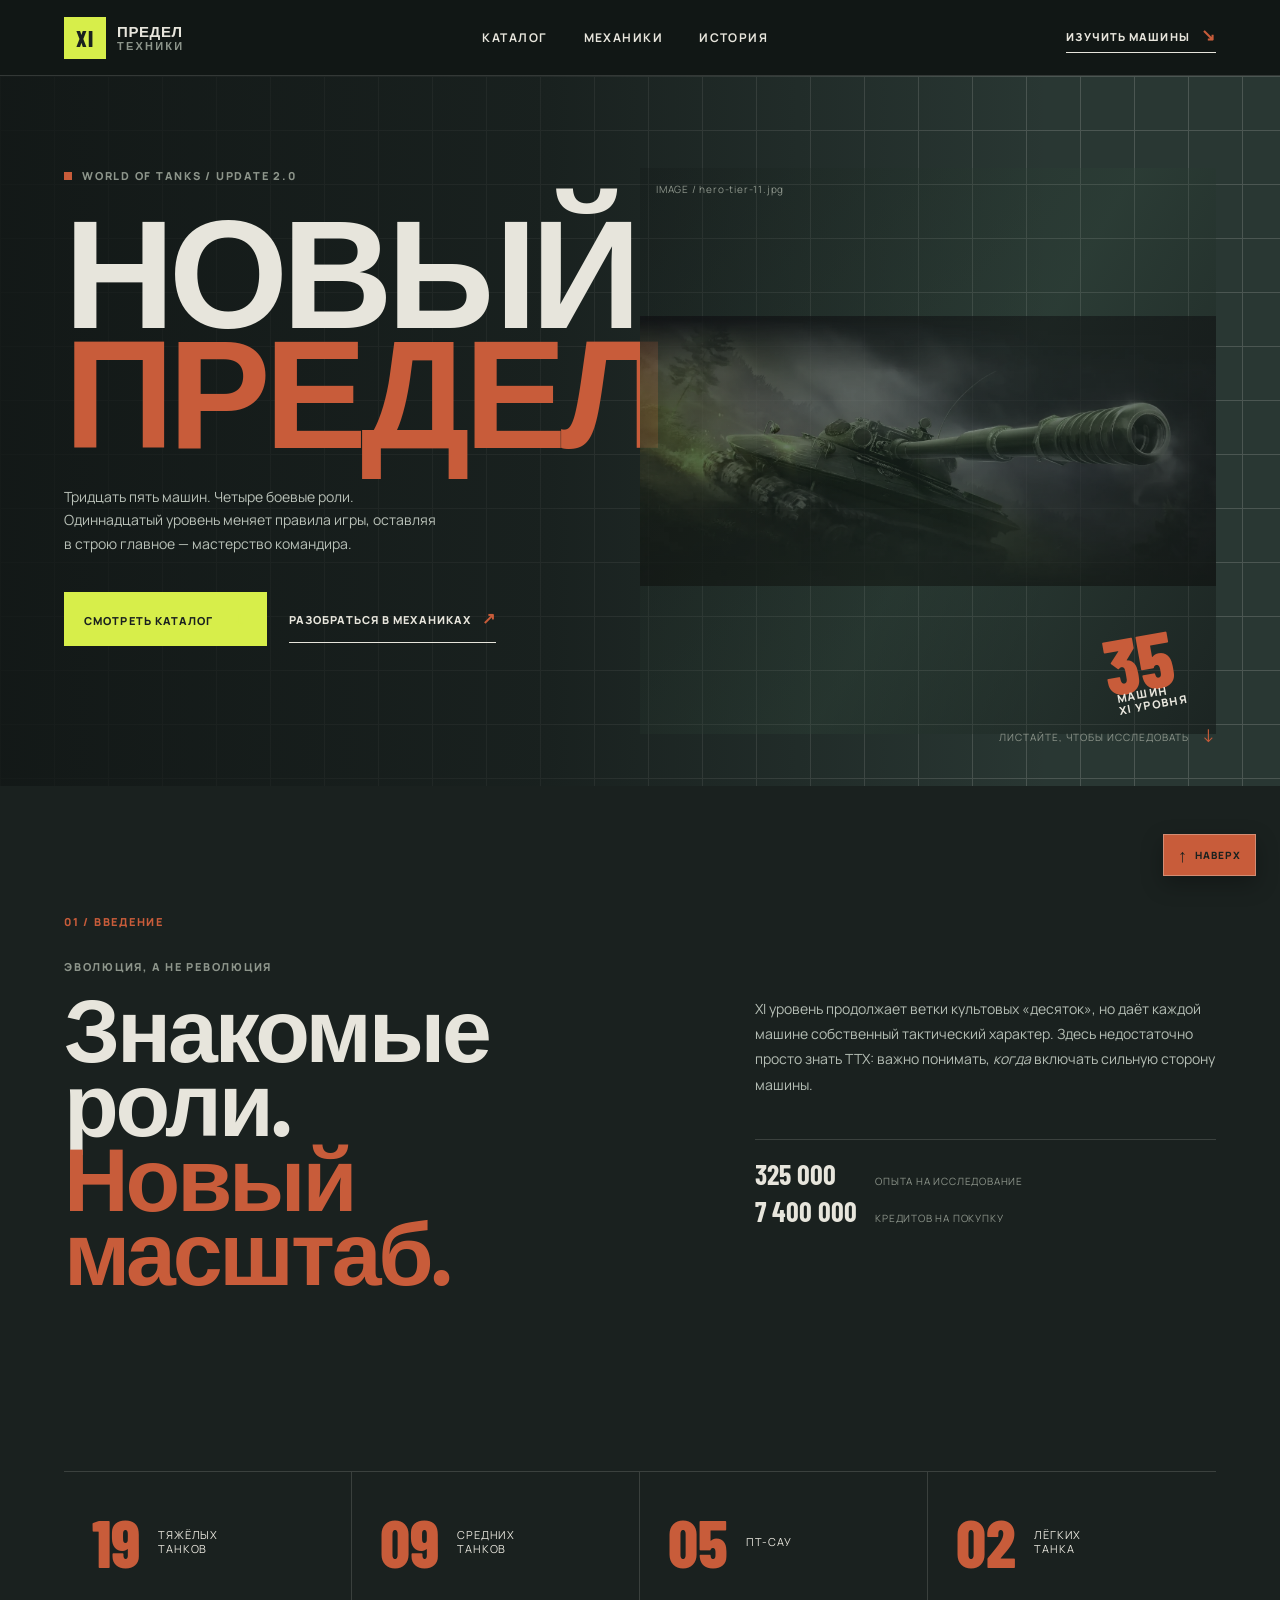
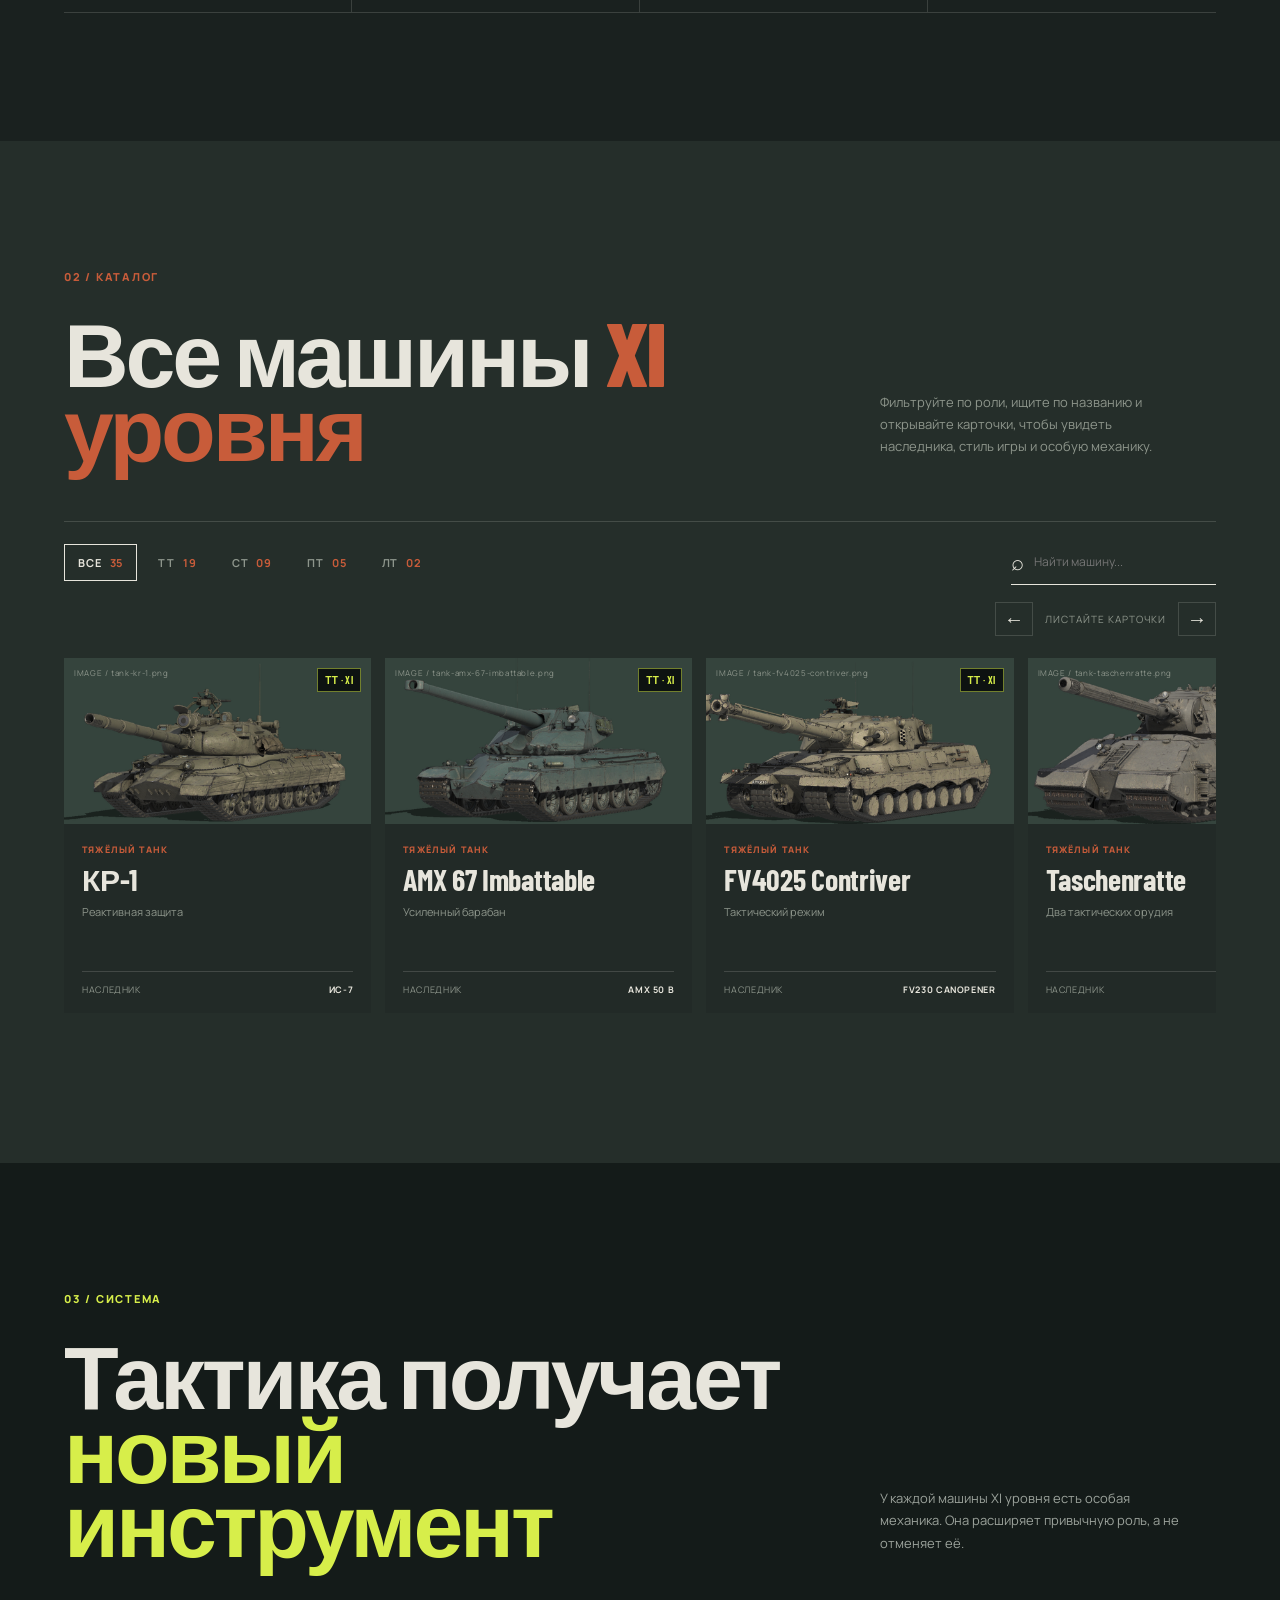
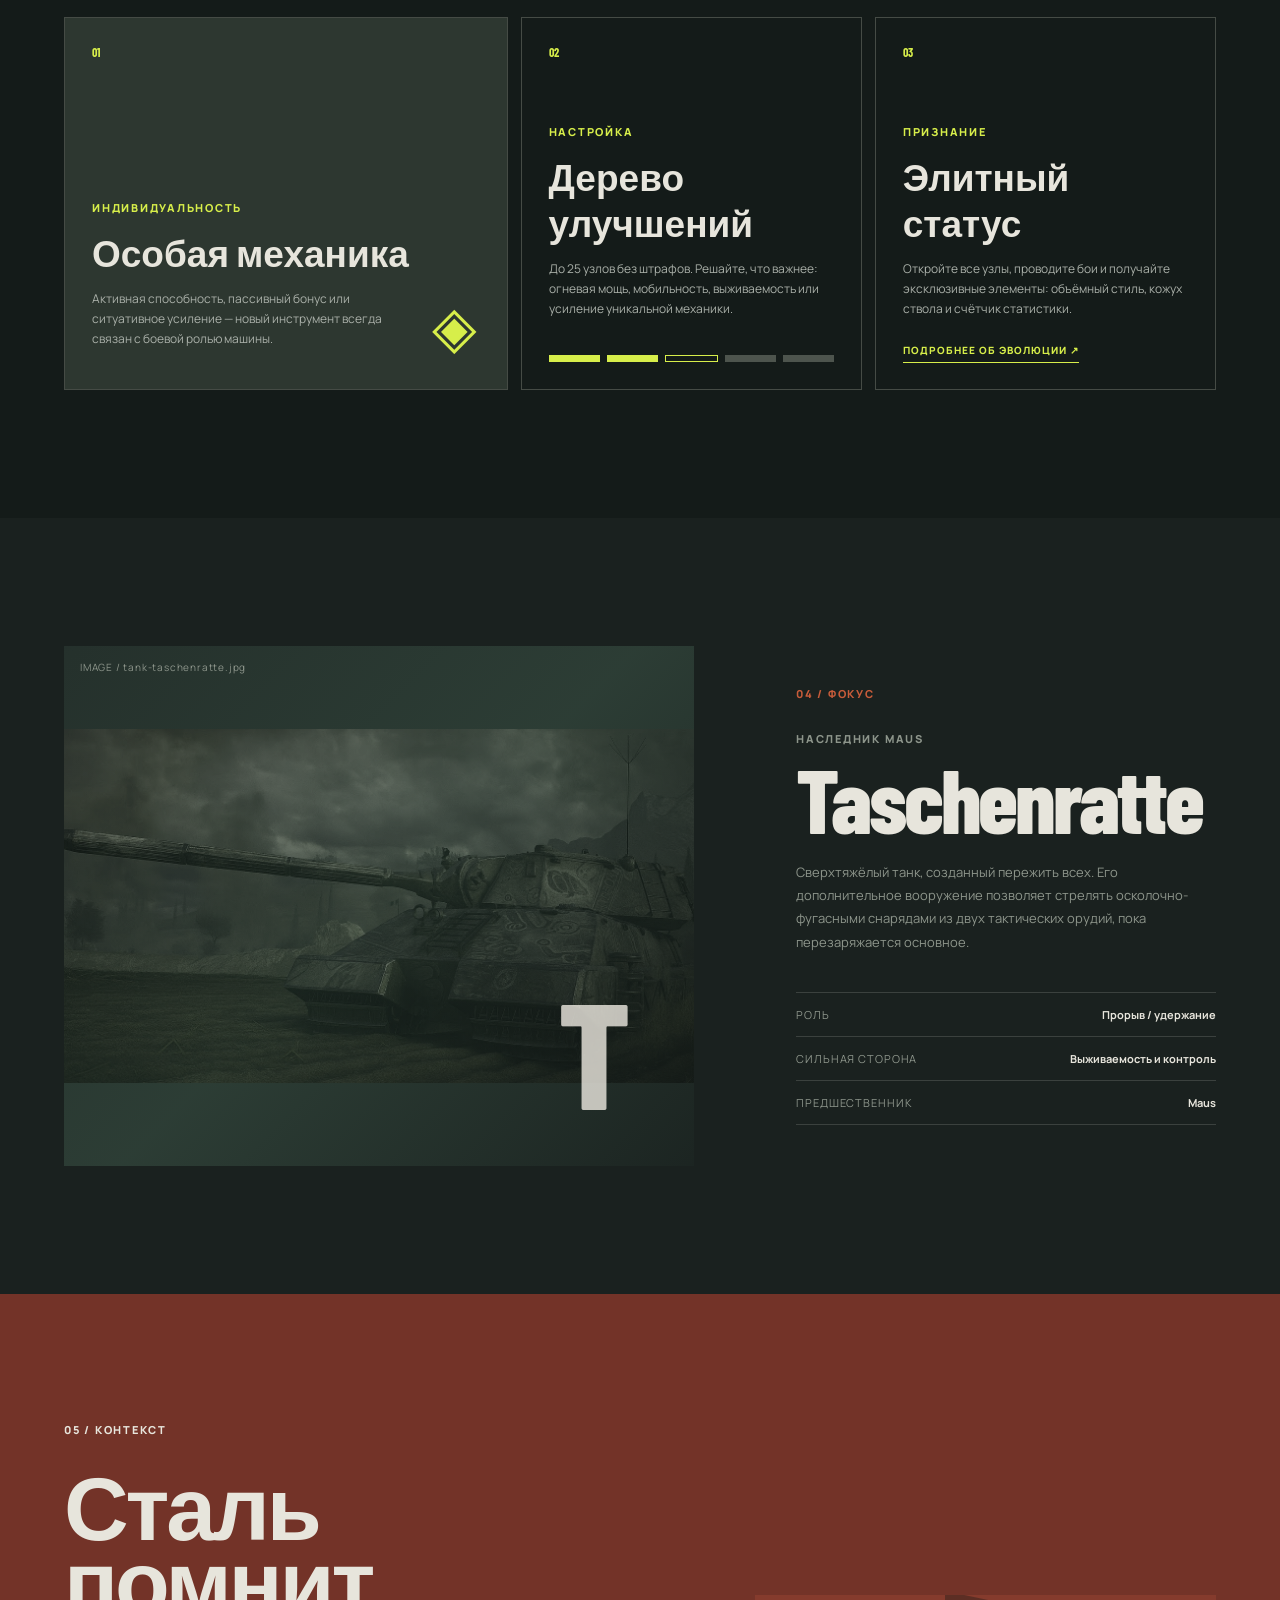
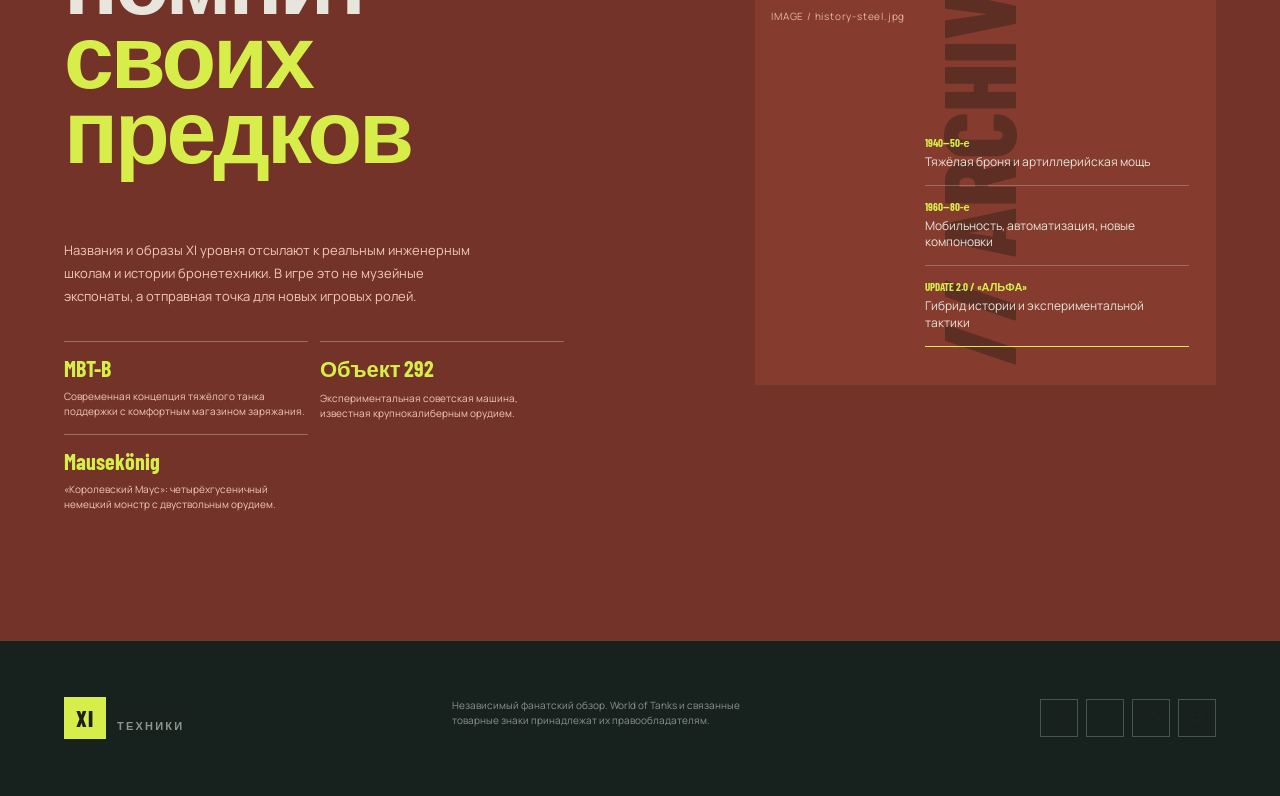
==== index.html @ 9a37272f "Fix Pages entry point and add favicon" ====
<!doctype html>
<html lang="ru">
<head>
  <meta charset="UTF-8">
  <meta name="viewport" content="width=device-width, initial-scale=1.0">
  <meta name="description" content="Независимый обзор техники XI уровня World of Tanks: машины, механики, улучшения и исторический контекст.">
  <title>XI уровень — Предел техники</title>
  <link rel="icon" type="image/svg+xml" href="favicon.svg">
  <link rel="preconnect" href="https://fonts.googleapis.com">
  <link rel="preconnect" href="https://fonts.gstatic.com" crossorigin>
  <link href="https://fonts.googleapis.com/css2?family=Barlow+Condensed:wght@400;500;600;700;800&family=Manrope:wght@400;500;600;700;800&display=swap" rel="stylesheet">
  <link rel="stylesheet" href="styles.css">
</head>
<body>
  <header class="site-header">
    <a class="brand" href="#top" aria-label="На главную">
      <span class="brand-mark">XI</span>
      <span>ПРЕДЕЛ<br><em>ТЕХНИКИ</em></span>
    </a>
    <nav class="main-nav" aria-label="Основная навигация">
      <a href="#catalog">Каталог</a>
      <a href="#mechanics">Механики</a>
      <a href="#history">История</a>
    </nav>
    <a class="header-link" href="#catalog">Изучить машины <span>↘</span></a>
  </header>

  <main id="top">
    <section class="hero">
      <div class="hero-grid"></div>
      <div class="hero-content">
        <p class="eyebrow"><span></span> World of Tanks / Update 2.0</p>
        <h1>НОВЫЙ<br><strong>ПРЕДЕЛ</strong></h1>
        <p class="hero-copy">Тридцать пять машин. Четыре боевые роли. Одиннадцатый уровень меняет правила игры, оставляя в строю главное — мастерство командира.</p>
        <div class="hero-actions">
          <a class="button button-primary" href="#catalog">Смотреть каталог <span>↓</span></a>
          <a class="button button-quiet" href="#mechanics">Разобраться в механиках <span>↗</span></a>
        </div>
      </div>
      <div class="hero-visual" role="img" aria-label="Место для изображения техники XI уровня">
        <img class="hero-image" src="assets/images/hero-tier-11.jpg" alt="Техника XI уровня World of Tanks">
        <div class="image-note">IMAGE / hero-tier-11.jpg</div>
        <div class="hero-stamp">35<br><small>МАШИН<br>XI УРОВНЯ</small></div>
      </div>
      <div class="scroll-note">Листайте, чтобы исследовать <span>↓</span></div>
    </section>

    <section class="intro section-shell">
      <div class="section-label">01 / Введение</div>
      <div class="intro-layout">
        <div>
          <p class="kicker">Эволюция, а не революция</p>
          <h2>Знакомые роли.<br><span>Новый масштаб.</span></h2>
        </div>
        <div class="intro-text">
          <p>XI уровень продолжает ветки культовых «десяток», но даёт каждой машине собственный тактический характер. Здесь недостаточно просто знать ТТХ: важно понимать, <i>когда</i> включать сильную сторону машины.</p>
          <div class="fact-row"><strong>325 000</strong><span>опыта на исследование</span><strong>7 400 000</strong><span>кредитов на покупку</span></div>
        </div>
      </div>
      <div class="role-strip">
        <div><b>19</b><span>Тяжёлых<br>танков</span></div>
        <div><b>09</b><span>Средних<br>танков</span></div>
        <div><b>05</b><span>ПТ-САУ</span></div>
        <div><b>02</b><span>Лёгких<br>танка</span></div>
      </div>
    </section>

    <section class="catalog section-shell" id="catalog">
      <div class="section-heading">
        <div><div class="section-label">02 / Каталог</div><h2>Все машины <span>XI уровня</span></h2></div>
        <p>Фильтруйте по роли, ищите по названию и открывайте карточки, чтобы увидеть наследника, стиль игры и особую механику.</p>
      </div>
      <div class="catalog-tools">
        <div class="filters" role="tablist" aria-label="Фильтр по классу">
          <button class="filter-button active" data-filter="all">Все <span>35</span></button>
          <button class="filter-button" data-filter="heavy">ТТ <span>19</span></button>
          <button class="filter-button" data-filter="medium">СТ <span>09</span></button>
          <button class="filter-button" data-filter="td">ПТ <span>05</span></button>
          <button class="filter-button" data-filter="light">ЛТ <span>02</span></button>
        </div>
        <label class="search-box"><span>⌕</span><input id="search" type="search" placeholder="Найти машину..." aria-label="Найти машину"></label>
      </div>
      <div class="carousel-controls" aria-label="Навигация по карточкам техники">
        <button class="carousel-button" id="carousel-prev" type="button" aria-label="Предыдущие машины">←</button>
        <span>Листайте карточки</span>
        <button class="carousel-button" id="carousel-next" type="button" aria-label="Следующие машины">→</button>
      </div>
      <div class="vehicle-grid" id="vehicle-grid"></div>
      <p class="empty-state" id="empty-state" hidden>Машины с таким названием не найдены.</p>
    </section>

    <section class="mechanics section-shell" id="mechanics">
      <div class="section-heading"><div><div class="section-label">03 / Система</div><h2>Тактика получает<br><span>новый инструмент</span></h2></div><p>У каждой машины XI уровня есть особая механика. Она расширяет привычную роль, а не отменяет её.</p></div>
      <div class="mechanic-grid">
        <article class="mechanic-card mechanic-featured"><div class="mechanic-number">01</div><div><p class="kicker">Индивидуальность</p><h3>Особая механика</h3><p>Активная способность, пассивный бонус или ситуативное усиление — новый инструмент всегда связан с боевой ролью машины.</p></div><div class="mechanic-icon">◈</div></article>
        <article class="mechanic-card"><div class="mechanic-number">02</div><p class="kicker">Настройка</p><h3>Дерево улучшений</h3><p>До 25 узлов без штрафов. Решайте, что важнее: огневая мощь, мобильность, выживаемость или усиление уникальной механики.</p><div class="upgrade-path"><span class="done"></span><span class="done"></span><span class="current"></span><span></span><span></span></div></article>
        <article class="mechanic-card"><div class="mechanic-number">03</div><p class="kicker">Признание</p><h3>Элитный статус</h3><p>Откройте все узлы, проводите бои и получайте эксклюзивные элементы: объёмный стиль, кожух ствола и счётчик статистики.</p><a href="#history" class="text-link">Подробнее об эволюции ↗</a></article>
      </div>
    </section>

    <section class="spotlight section-shell">
      <div class="spotlight-image"><img class="spotlight-photo" src="assets/images/tank-taschenratte.jpg" alt="Taschenratte XI уровня"><div class="image-note">IMAGE / tank-taschenratte.jpg</div><div class="spotlight-mark">T</div></div>
      <div class="spotlight-copy"><div class="section-label">04 / Фокус</div><p class="kicker">Наследник Maus</p><h2>Taschenratte</h2><p>Сверхтяжёлый танк, созданный пережить всех. Его дополнительное вооружение позволяет стрелять осколочно-фугасными снарядами из двух тактических орудий, пока перезаряжается основное.</p><div class="spec-list"><div><span>Роль</span><b>Прорыв / удержание</b></div><div><span>Сильная сторона</span><b>Выживаемость и контроль</b></div><div><span>Предшественник</span><b>Maus</b></div></div></div>
    </section>

    <section class="history section-shell" id="history">
      <div class="section-label">05 / Контекст</div>
      <div class="history-layout"><div><h2>Сталь помнит<br><span>своих предков</span></h2><p>Названия и образы XI уровня отсылают к реальным инженерным школам и истории бронетехники. В игре это не музейные экспонаты, а отправная точка для новых игровых ролей.</p><div class="history-machines"><article><b>MBT-B</b><span>Современная концепция тяжёлого танка поддержки с комфортным магазином заряжания.</span></article><article><b>Объект 292</b><span>Экспериментальная советская машина, известная крупнокалиберным орудием.</span></article><article><b>Mausekönig</b><span>«Королевский Маус»: четырёхгусеничный немецкий монстр с двуствольным орудием.</span></article></div></div><div class="history-card"><div class="image-note">IMAGE / history-steel.jpg</div><div class="timeline"><div><b>1940—50-е</b><span>Тяжёлая броня и артиллерийская мощь</span></div><div><b>1960—80-е</b><span>Мобильность, автоматизация, новые компоновки</span></div><div class="timeline-current"><b>UPDATE 2.0 / «АЛЬФА»</b><span>Гибрид истории и экспериментальной тактики</span></div></div></div></div>
    </section>
  </main>

  <footer class="site-footer"><div class="brand"><span class="brand-mark">XI</span><span>ПРЕДЕЛ<br><em>ТЕХНИКИ</em></span></div><p>Независимый фанатский обзор. World of Tanks и связанные товарные знаки принадлежат их правообладателям.</p><nav class="social-links" aria-label="Социальные сети"><a class="social-link telegram" href="https://t.me/official_mirtankovru" target="_blank" rel="noreferrer" aria-label="Telegram" title="Telegram"><svg viewBox="0 0 24 24" aria-hidden="true"><path d="M21.7 3.3 18.5 20c-.2 1.2-.9 1.5-1.8.9l-5-3.7-2.4 2.3c-.3.3-.5.5-1 .5l.4-5.1 9.3-8.4c.4-.4-.1-.6-.6-.2L5.9 13.6.9 12c-1.1-.3-1.1-1.1.2-1.6L20.6 2.7c.9-.3 1.7.2 1.1.6Z"></path></svg></a><a class="social-link vk" href="https://vk.com/mirtankov" target="_blank" rel="noreferrer" aria-label="VK" title="VK"><svg viewBox="0 0 24 24" aria-hidden="true"><path d="M13 18.2h1.3s.4-.1.6-.5c.2-.4.2-1.2 1.1-1.4.9-.3 2 1.7 3.2 1.9h2.6s.8-.1.4-.9c-.3-.7-2.5-2.1-2.6-2.8-.1-.7 1.2-2 1.5-3.2.2-.8 0-1.2-.8-1.2h-2.6c-.6 0-.8.3-.9.8 0 0-.5 1.9-1.2 2.2-.5.3-.7-.2-.7-.6V11c0-.5-.2-.7-.7-.8h-2.1c-.4 0-.6.2-.5.5.2.7.2 1.4.1 2.1-.1.8-.2 1.1-.6 1.1-.4 0-1.4-1.9-2-3.1-.2-.4-.4-.6-1-.6H5.5c-.5 0-.6.2-.5.6.9 2.5 3.8 7.4 8 7.4Z"></path></svg></a><a class="social-link discord" href="https://discord.com/invite/mtcis" target="_blank" rel="noreferrer" aria-label="Discord" title="Discord"><svg viewBox="0 0 24 24" aria-hidden="true"><path d="M19.5 5.1A16.4 16.4 0 0 0 15.6 4l-.5 1a14.7 14.7 0 0 0-2.2-.2c-.8 0-1.5.1-2.2.2l-.5-1a16.4 16.4 0 0 0-3.9 1.1C3.8 8.4 3.2 11.6 3.4 14.8a16 16 0 0 0 4.8 2.4l1.2-1.6c-.7-.3-1.3-.7-1.9-1.1l.5-.4c1.8.8 3.8 1.2 5.9 1.2s4.1-.4 5.9-1.2l.5.4c-.6.4-1.2.8-1.9 1.1l1.2 1.6a16 16 0 0 0 4.8-2.4c.2-3.2-.4-6.4-2.9-9.7ZM9.8 13.5c-.6 0-1.1-.6-1.1-1.3s.5-1.3 1.1-1.3 1.1.6 1.1 1.3-.5 1.3-1.1 1.3Zm4.4 0c-.6 0-1.1-.6-1.1-1.3s.5-1.3 1.1-1.3 1.1.6 1.1 1.3-.5 1.3-1.1 1.3Z"></path></svg></a><a class="social-link youtube" href="https://www.youtube.com/c/MirTankovOfficial" target="_blank" rel="noreferrer" aria-label="YouTube" title="YouTube"><svg viewBox="0 0 24 24" aria-hidden="true"><path d="M21.6 7.2a2.8 2.8 0 0 0-2-2C17.8 4.7 12 4.7 12 4.7s-5.8 0-7.6.5a2.8 2.8 0 0 0-2 2C2 9 2 12 2 12s0 3 .4 4.8a2.8 2.8 0 0 0 2 2c1.8.5 7.6.5 7.6.5s5.8 0 7.6-.5a2.8 2.8 0 0 0 2-2c.4-1.8.4-4.8.4-4.8s0-3-.4-4.8ZM10 15.8V8.2l6.5 3.8-6.5 3.8Z"></path></svg></a></nav></footer>
  <a class="floating-top-button" href="#top" aria-label="Вернуться наверх">↑ <span>Наверх</span></a>
  <script src="script.js"></script>
</body>
</html>
---- styles.css ----
:root {
  --ink: #e7e5dc;
  --paper: #1a211f;
  --paper-dark: #252e2a;
  --muted: #8d958b;
  --line: rgba(231, 229, 220, 0.16);
  --acid: #d7ee4a;
  --rust: #c85c3a;
  --blue: #406b78;
  --display: "Barlow Condensed", Impact, sans-serif;
  --body: "Manrope", Arial, sans-serif;
}
* {
  box-sizing: border-box;
}
html {
  scroll-behavior: smooth;
}
body {
  margin: 0;
  color: var(--ink);
  background: var(--paper);
  font-family: var(--body);
}
a {
  color: inherit;
  text-decoration: none;
}
.site-header {
  height: 76px;
  padding: 0 5vw;
  display: flex;
  align-items: center;
  justify-content: space-between;
  border-bottom: 1px solid var(--line);
  position: relative;
  z-index: 5;
  background: rgba(17, 22, 21, 0.92);
}
.brand {
  display: flex;
  align-items: center;
  gap: 11px;
  font: 800 15px/0.85 var(--display);
  letter-spacing: 0.04em;
}
.brand em {
  color: var(--muted);
  font-style: normal;
  font-size: 11px;
  letter-spacing: 0.2em;
}
.brand-mark {
  color: var(--paper);
  background: var(--acid);
  display: grid;
  place-items: center;
  width: 42px;
  height: 42px;
  font: 800 22px var(--display);
}
.main-nav {
  display: flex;
  gap: 36px;
  font-size: 12px;
  font-weight: 700;
  text-transform: uppercase;
  letter-spacing: 0.12em;
}
.main-nav a:hover,
.header-link:hover {
  color: var(--rust);
}
.header-link {
  border-bottom: 1px solid var(--ink);
  padding-bottom: 6px;
  font-size: 11px;
  font-weight: 800;
  text-transform: uppercase;
  letter-spacing: 0.1em;
}
.header-link span {
  color: var(--rust);
  margin-left: 8px;
  font-size: 17px;
}
.hero {
  min-height: 710px;
  padding: 92px 5vw 52px;
  position: relative;
  overflow: hidden;
  display: grid;
  grid-template-columns: 50% 50%;
  background: #293733;
}
.hero-grid {
  position: absolute;
  inset: 0;
  opacity: 0.18;
  background-image:
    linear-gradient(var(--ink) 1px, transparent 1px),
    linear-gradient(90deg, var(--ink) 1px, transparent 1px);
  background-size: 54px 54px;
}
.hero::after {
  content: "";
  position: absolute;
  inset: 0;
  background: linear-gradient(
    90deg,
    rgba(17, 22, 21, 0.92) 0%,
    rgba(17, 22, 21, 0.68) 42%,
    rgba(17, 22, 21, 0) 82%
  );
  pointer-events: none;
}
.hero-content,
.hero-visual,
.scroll-note {
  position: relative;
  z-index: 1;
}
.eyebrow,
.kicker,
.section-label {
  text-transform: uppercase;
  letter-spacing: 0.16em;
  font-size: 11px;
  font-weight: 800;
}
.eyebrow {
  display: flex;
  gap: 10px;
  align-items: center;
  color: var(--muted);
  margin: 0 0 24px;
}
.eyebrow span {
  width: 8px;
  height: 8px;
  background: var(--rust);
  display: inline-block;
}
h1,
h2,
h3,
p {
  margin-top: 0;
}
h1 {
  font: 800 clamp(78px, 12vw, 180px)/0.78 var(--display);
  letter-spacing: -0.04em;
  margin: 0 0 38px;
}
h1 strong {
  color: var(--rust);
  font-weight: inherit;
}
.hero-copy {
  max-width: 375px;
  margin-bottom: 36px;
  color: #b9c1b8;
  line-height: 1.7;
  font-size: 14px;
}
.hero-actions {
  display: flex;
  gap: 22px;
  align-items: center;
}
.button {
  font-size: 11px;
  text-transform: uppercase;
  letter-spacing: 0.1em;
  font-weight: 800;
}
.button-primary {
  background: var(--acid);
  color: var(--paper);
  padding: 16px 20px;
}
.button-primary span {
  color: var(--acid);
  padding-left: 17px;
  font-size: 16px;
}
.button-quiet {
  border-bottom: 1px solid var(--ink);
  padding: 13px 0;
}
.button-quiet span {
  color: var(--rust);
  padding-left: 8px;
  font-size: 16px;
}
.hero-visual {
  min-height: 480px;
  display: flex;
  justify-content: center;
  align-items: center;
  overflow: hidden;
}
.hero-image {
  position: absolute;
  inset: 0;
  z-index: 0;
  width: 100%;
  height: 100%;
  object-fit: contain;
  object-position: center;
  opacity: 0.76;
  filter: grayscale(0.22) sepia(0.18) hue-rotate(38deg) saturate(0.78) brightness(0.72) contrast(1.08);
}
.hero-visual::after {
  content: "";
  position: absolute;
  inset: 0;
  z-index: 1;
  pointer-events: none;
  background: linear-gradient(120deg, rgba(17, 22, 21, 0.28), rgba(47, 70, 57, 0.3) 55%, rgba(17, 22, 21, 0.56));
}
.image-note {
  position: absolute;
  z-index: 2;
  top: 14px;
  left: 16px;
  color: var(--muted);
  font: 10px var(--body);
  letter-spacing: 0.08em;
}
.tank-silhouette {
  width: 90%;
  height: 210px;
  position: relative;
  transform: skew(-8deg);
  filter: drop-shadow(18px 18px 0 rgba(21, 24, 23, 0.17));
  background: #4f5b52;
  clip-path: polygon(
    3% 65%,
    10% 46%,
    29% 41%,
    39% 12%,
    65% 12%,
    80% 34%,
    100% 45%,
    92% 67%,
    83% 72%,
    74% 98%,
    19% 98%,
    13% 73%
  );
}
.tank-silhouette::after {
  content: "";
  position: absolute;
  width: 55%;
  height: 11px;
  background: #2f3932;
  top: 24%;
  right: -40%;
  transform: rotate(-4deg);
}
.hero-stamp {
  position: absolute;
  z-index: 2;
  right: 6%;
  bottom: 4%;
  color: var(--rust);
  font: 800 78px/0.7 var(--display);
  transform: rotate(-10deg);
}
.hero-stamp small {
  font: 800 11px/1.1 var(--body);
  color: var(--ink);
  letter-spacing: 0.13em;
  display: block;
  padding-left: 8px;
}
.scroll-note {
  position: absolute;
  right: 5vw;
  bottom: 40px;
  font-size: 10px;
  color: var(--muted);
  text-transform: uppercase;
  letter-spacing: 0.1em;
}
.scroll-note span {
  color: var(--rust);
  font-size: 18px;
  padding-left: 10px;
}
.section-shell {
  padding: 128px 5vw;
  max-width: 1500px;
  margin: auto;
}
.section-label {
  color: var(--rust);
  margin-bottom: 30px;
}
.intro {
  background: var(--paper);
}
.intro-layout,
.history-layout {
  display: grid;
  grid-template-columns: 1.1fr 0.9fr;
  gap: 10vw;
}
h2 {
  font: 800 clamp(50px, 7vw, 100px)/0.83 var(--display);
  letter-spacing: -0.035em;
}
h2 span {
  color: var(--rust);
}
.kicker {
  color: var(--muted);
  margin-bottom: 15px;
}
.intro-text {
  padding-top: 37px;
  max-width: 500px;
  line-height: 1.8;
  font-size: 14px;
  color: #b5beb5;
}
.intro-text p {
  margin-bottom: 42px;
}
.fact-row {
  display: grid;
  grid-template-columns: auto 1fr;
  column-gap: 18px;
  row-gap: 3px;
  align-items: baseline;
  border-top: 1px solid var(--line);
  padding-top: 17px;
}
.fact-row strong {
  font: 700 28px var(--display);
  color: var(--ink);
}
.fact-row span {
  font-size: 10px;
  text-transform: uppercase;
  letter-spacing: 0.08em;
  color: var(--muted);
}
.role-strip {
  border-top: 1px solid var(--line);
  border-bottom: 1px solid var(--line);
  display: grid;
  grid-template-columns: repeat(4, 1fr);
  margin-top: 110px;
}
.role-strip > div {
  min-height: 140px;
  display: flex;
  align-items: center;
  gap: 18px;
  border-right: 1px solid var(--line);
  padding: 20px 28px;
}
.role-strip > div:last-child {
  border: 0;
}
.role-strip b {
  font: 800 66px var(--display);
  color: var(--rust);
}
.role-strip span {
  font-size: 11px;
  text-transform: uppercase;
  letter-spacing: 0.08em;
  line-height: 1.3;
}
.catalog {
  background: var(--paper-dark);
  max-width: none;
}
.section-heading {
  display: flex;
  justify-content: space-between;
  align-items: end;
  gap: 40px;
  margin-bottom: 58px;
}
.section-heading h2 {
  margin-bottom: 0;
}
.section-heading > p {
  color: var(--muted);
  font-size: 13px;
  line-height: 1.7;
  max-width: 310px;
  margin: 0 2vw 5px 0;
}
.catalog-tools {
  display: flex;
  justify-content: space-between;
  align-items: center;
  gap: 25px;
  margin-bottom: 35px;
  border-top: 1px solid var(--line);
  padding-top: 18px;
}
.carousel-controls {
  display: flex;
  align-items: center;
  justify-content: flex-end;
  gap: 12px;
  margin: -18px 0 18px;
  color: var(--muted);
  font-size: 10px;
  text-transform: uppercase;
  letter-spacing: 0.1em;
}
.carousel-button {
  width: 38px;
  height: 34px;
  border: 1px solid var(--line);
  color: var(--ink);
  background: transparent;
  cursor: pointer;
  font: 700 20px var(--display);
  transition: background 0.2s ease, color 0.2s ease;
}
.carousel-button:hover {
  color: var(--paper);
  background: var(--rust);
}
.filters {
  display: flex;
  gap: 7px;
  flex-wrap: wrap;
}
.filter-button {
  border: 1px solid transparent;
  background: transparent;
  padding: 10px 13px;
  cursor: pointer;
  font: 700 11px var(--body);
  text-transform: uppercase;
  letter-spacing: 0.08em;
  color: var(--muted);
}
.filter-button span {
  color: var(--rust);
  padding-left: 5px;
}
.filter-button.active,
.filter-button:hover {
  border-color: var(--ink);
  color: var(--ink);
}
.search-box {
  border-bottom: 1px solid var(--ink);
  display: flex;
  align-items: center;
  gap: 8px;
  width: 205px;
  padding: 7px 0;
}
.search-box span {
  font-size: 22px;
}
.search-box input {
  background: transparent;
  border: 0;
  outline: 0;
  width: 100%;
  font: 12px var(--body);
  color: var(--ink);
}
.vehicle-grid {
  display: flex;
  gap: 14px;
  overflow-x: auto;
  padding: 4px 4px 22px;
  scroll-snap-type: x mandatory;
  scrollbar-color: var(--rust) transparent;
  scrollbar-width: thin;
}
.vehicle-grid::-webkit-scrollbar {
  height: 6px;
}
.vehicle-grid::-webkit-scrollbar-track {
  background: rgba(231, 229, 220, 0.08);
}
.vehicle-grid::-webkit-scrollbar-thumb {
  background: var(--rust);
}
.vehicle-card {
  flex: 0 0 clamp(270px, 24vw, 350px);
  scroll-snap-align: start;
}
.vehicle-card {
  background: #222a27;
  min-height: 355px;
  display: flex;
  flex-direction: column;
  transition:
    transform 0.25s ease,
    background 0.25s ease;
  animation: rise 0.45s both;
}
.vehicle-card:hover {
  transform: translateY(-6px);
  background: #2a3530;
}
.card-image {
  height: 166px;
  position: relative;
  display: flex;
  align-items: center;
  justify-content: center;
  overflow: hidden;
  background: #35443d;
}
.vehicle-image {
  position: absolute;
  inset: 0;
  width: 100%;
  height: 100%;
  object-fit: cover;
  z-index: 1;
}
.card-image::after {
  content: "";
  width: 78%;
  height: 66px;
  background: var(--vehicle-color, #4f5b52);
  clip-path: polygon(
    0 60%,
    15% 25%,
    60% 18%,
    82% 38%,
    100% 57%,
    91% 82%,
    14% 90%
  );
  filter: drop-shadow(7px 8px 0 rgba(21, 24, 23, 0.16));
}
.card-image.has-image::after {
  display: none;
}
.card-image .image-note {
  top: 9px;
  left: 10px;
  font-size: 8px;
}
.class-tag {
  position: absolute;
  z-index: 1;
  right: 10px;
  top: 10px;
  color: var(--acid);
  background: rgba(11, 15, 14, 0.94);
  border: 1px solid rgba(215, 238, 74, 0.5);
  padding: 5px 7px;
  font: 700 10px var(--display);
  letter-spacing: 0.04em;
}
.card-info {
  padding: 19px 18px 17px;
  display: flex;
  flex: 1;
  flex-direction: column;
}
.card-role {
  color: var(--rust);
  font-size: 9px;
  letter-spacing: 0.13em;
  text-transform: uppercase;
  font-weight: 800;
}
.card-info h3 {
  font: 700 30px/1 var(--display);
  margin: 8px 0 10px;
  letter-spacing: -0.01em;
}
.card-info p {
  color: var(--muted);
  font-size: 11px;
  line-height: 1.5;
  margin-bottom: 15px;
}
.card-meta {
  margin-top: auto;
  border-top: 1px solid var(--line);
  padding-top: 11px;
  display: flex;
  justify-content: space-between;
  color: var(--muted);
  font-size: 9px;
  text-transform: uppercase;
  letter-spacing: 0.07em;
}
.card-meta strong {
  color: var(--ink);
  font-weight: 700;
}
.empty-state {
  text-align: center;
  padding: 40px;
  color: var(--muted);
}
.mechanics {
  background: #141b19;
  color: var(--ink);
  max-width: none;
}
.mechanics .section-label,
.mechanics .kicker {
  color: var(--acid);
}
.mechanics .section-heading > p {
  color: #9ba29b;
}
.mechanics h2 span {
  color: var(--acid);
}
.mechanic-grid {
  display: grid;
  grid-template-columns: 1.3fr 1fr 1fr;
  gap: 13px;
}
.mechanic-card {
  min-height: 310px;
  border: 1px solid #454b45;
  padding: 27px;
  position: relative;
}
.mechanic-featured {
  background: #2d3730;
  display: flex;
  flex-direction: column;
  justify-content: space-between;
}
.mechanic-number {
  color: var(--acid);
  font: 700 12px var(--display);
  margin-bottom: 65px;
}
.mechanics h3 {
  font: 700 37px var(--display);
  margin-bottom: 13px;
}
.mechanics .mechanic-card p:not(.kicker) {
  color: #aab0a9;
  font-size: 12px;
  line-height: 1.7;
  max-width: 310px;
}
.mechanic-icon {
  color: var(--acid);
  font-size: 58px;
  position: absolute;
  right: 30px;
  bottom: 25px;
}
.upgrade-path {
  display: flex;
  gap: 7px;
  margin-top: 35px;
}
.upgrade-path span {
  height: 7px;
  flex: 1;
  background: #4d544d;
}
.upgrade-path .done {
  background: var(--acid);
}
.upgrade-path .current {
  border: 1px solid var(--acid);
  background: transparent;
}
.text-link {
  position: absolute;
  bottom: 26px;
  color: var(--acid);
  font-size: 10px;
  text-transform: uppercase;
  letter-spacing: 0.1em;
  font-weight: 800;
  border-bottom: 1px solid var(--acid);
  padding-bottom: 5px;
}
.spotlight {
  display: grid;
  grid-template-columns: 1.2fr 0.8fr;
  gap: 8vw;
  align-items: center;
}
.spotlight-image {
  min-height: 520px;
  background: #2b3933;
  position: relative;
  display: grid;
  place-items: center;
  overflow: hidden;
}
.spotlight-photo {
  position: absolute;
  inset: 0;
  z-index: 0;
  width: 100%;
  height: 100%;
  object-fit: contain;
  object-position: center;
  opacity: 0.74;
  filter: grayscale(0.24) sepia(0.16) hue-rotate(38deg) saturate(0.76) brightness(0.68) contrast(1.08);
}
.spotlight-image::before {
  content: "";
  position: absolute;
  inset: 0;
  z-index: 1;
  pointer-events: none;
  background: linear-gradient(135deg, rgba(17, 22, 21, 0.24), rgba(47, 70, 57, 0.3), rgba(17, 22, 21, 0.58));
}
.spotlight-image::after {
  display: none;
}
.spotlight-mark {
  position: absolute;
  z-index: 3;
  right: 10%;
  bottom: 5%;
  color: rgba(238, 234, 225, 0.8);
  font: 800 150px var(--display);
}
.spotlight-copy h2 {
  margin-bottom: 25px;
}
.spotlight-copy > p:not(.kicker) {
  color: var(--muted);
  line-height: 1.8;
  font-size: 13px;
}
.spec-list {
  margin-top: 38px;
  border-top: 1px solid var(--line);
}
.spec-list div {
  display: flex;
  justify-content: space-between;
  gap: 20px;
  border-bottom: 1px solid var(--line);
  padding: 14px 0;
  font-size: 11px;
}
.spec-list span {
  color: var(--muted);
  text-transform: uppercase;
  letter-spacing: 0.08em;
}
.spec-list b {
  font-weight: 700;
  text-align: right;
}
.history {
  background: #733328;
  color: var(--ink);
  max-width: none;
}
.history .section-label {
  color: var(--ink);
}
.history h2 span {
  color: var(--acid);
}
.history-layout {
  align-items: center;
}
.history-layout > div:first-child > p {
  max-width: 420px;
  color: #f1c9b9;
  line-height: 1.8;
  font-size: 13px;
}
.history-machines {
  display: grid;
  grid-template-columns: repeat(2, minmax(0, 1fr));
  gap: 12px;
  max-width: 500px;
  margin-top: 32px;
}
.history-machines article {
  border-top: 1px solid rgba(231, 229, 220, 0.34);
  padding-top: 13px;
}
.history-machines b {
  display: block;
  color: var(--acid);
  font: 700 22px var(--display);
  margin-bottom: 8px;
}
.history-machines span {
  display: block;
  color: #f1c9b9;
  font-size: 10px;
  line-height: 1.55;
}
.history-card {
  min-height: 390px;
  background: #853b2d;
  padding: 27px;
  position: relative;
  overflow: hidden;
}
.history-card::before {
  content: "// ARCHIVE";
  color: rgba(17, 22, 21, 0.35);
  font: 800 100px var(--display);
  position: absolute;
  top: 100px;
  left: 10px;
  transform: rotate(-90deg);
}
.history-card .image-note {
  color: #e8b6a6;
}
.timeline {
  margin: 100px 0 0 35%;
  position: relative;
  z-index: 1;
}
.timeline > div {
  border-bottom: 1px solid rgba(238, 234, 225, 0.28);
  padding: 14px 0;
  display: grid;
  gap: 5px;
}
.timeline b {
  color: var(--acid);
  font: 700 11px var(--display);
}
.timeline span {
  font-size: 12px;
  line-height: 1.4;
}
.timeline-current {
  border-color: var(--acid) !important;
}
.site-footer {
  min-height: 155px;
  background: #17211d;
  color: var(--paper);
  padding: 40px 5vw;
  display: flex;
  align-items: center;
  justify-content: space-between;
  gap: 30px;
}
.site-footer p {
  max-width: 320px;
  color: #8c938c;
  font-size: 10px;
  line-height: 1.5;
}
.social-links {
  display: flex;
  gap: 8px;
}
.social-link {
  display: grid;
  place-items: center;
  width: 38px;
  height: 38px;
  border: 1px solid rgba(231, 229, 220, 0.25);
  color: var(--paper);
  font: 800 10px var(--body);
  letter-spacing: 0.04em;
  transition: color 0.2s ease, background 0.2s ease, border-color 0.2s ease;
}
.social-link svg {
  width: 18px;
  height: 18px;
  fill: currentColor;
}
.social-link:hover {
  color: var(--paper);
  border-color: transparent;
}
.social-link.telegram:hover {
  background: #229ed9;
}
.social-link.vk:hover {
  background: #0077ff;
}
.social-link.discord:hover {
  background: #5865f2;
}
.social-link.youtube:hover {
  background: #ff0033;
}
.floating-top-button {
  position: fixed;
  right: 24px;
  bottom: 24px;
  z-index: 10;
  display: flex;
  align-items: center;
  gap: 8px;
  min-height: 42px;
  padding: 0 14px;
  color: var(--paper);
  background: var(--rust);
  border: 1px solid rgba(231, 229, 220, 0.35);
  font: 800 18px var(--display);
  box-shadow: 0 8px 22px rgba(0, 0, 0, 0.28);
  transition: background 0.2s ease, color 0.2s ease, transform 0.2s ease;
}
.floating-top-button span {
  font: 800 10px var(--body);
  letter-spacing: 0.1em;
  text-transform: uppercase;
}
.floating-top-button:hover {
  color: var(--paper);
  background: #a74631;
  transform: translateY(-3px);
}
@keyframes rise {
  from {
    opacity: 0;
    transform: translateY(12px);
  }
  to {
    opacity: 1;
    transform: translateY(0);
  }
}
@media (max-width: 1000px) {
  .vehicle-grid {
    grid-template-columns: repeat(3, 1fr);
  }
  .mechanic-grid {
    grid-template-columns: 1fr 1fr;
  }
  .mechanic-featured {
    grid-column: span 2;
  }
  .hero {
    grid-template-columns: 55% 45%;
  }
  .hero-visual {
    opacity: 0.7;
  }
}
@media (max-width: 720px) {
  .site-header {
    height: 66px;
    padding: 0 20px;
  }
  .main-nav {
    display: none;
  }
  .header-link {
    font-size: 9px;
  }
  .hero {
    min-height: 650px;
    display: block;
    padding: 80px 20px 35px;
  }
  .hero::after {
    background: linear-gradient(
      90deg,
      rgba(238, 234, 225, 0.95),
      rgba(238, 234, 225, 0.7)
    );
  }
  .hero-visual {
    position: absolute;
    inset: 180px 0 60px;
    opacity: 0.48;
  }
  .hero-content {
    position: relative;
  }
  .hero-copy {
    max-width: 300px;
  }
  .hero-actions {
    flex-wrap: wrap;
    gap: 14px;
  }
  .scroll-note {
    right: 20px;
    bottom: 20px;
  }
  .section-shell {
    padding: 80px 20px;
  }
  .intro-layout,
  .history-layout,
  .spotlight {
    grid-template-columns: 1fr;
    gap: 36px;
  }
  .intro-text {
    padding-top: 0;
  }
  .role-strip {
    margin-top: 65px;
    grid-template-columns: repeat(2, 1fr);
  }
  .role-strip > div {
    min-height: 100px;
    padding: 15px;
  }
  .role-strip b {
    font-size: 47px;
  }
  .section-heading {
    display: block;
  }
  .section-heading > p {
    margin-top: 25px;
  }
  .catalog-tools {
    align-items: flex-start;
    flex-direction: column;
  }
  .vehicle-grid {
    grid-template-columns: repeat(2, 1fr);
    gap: 9px;
  }
  .card-image {
    height: 130px;
  }
  .card-info {
    padding: 14px 12px;
  }
  .card-info h3 {
    font-size: 25px;
  }
  .mechanic-grid {
    grid-template-columns: 1fr;
  }
  .mechanic-featured {
    grid-column: auto;
  }
  .mechanic-card {
    min-height: 285px;
  }
  .spotlight-image {
    min-height: 300px;
  }
  .history-card {
    min-height: 350px;
  }
  .site-footer {
    align-items: flex-start;
    flex-direction: column;
    padding: 35px 20px;
  }
  .floating-top-button {
    right: 16px;
    bottom: 16px;
    min-height: 40px;
    padding: 0 12px;
  }
}
@media (max-width: 400px) {
  .vehicle-grid {
    grid-template-columns: 1fr;
  }
  .card-image {
    height: 160px;
  }
  .hero-actions {
    display: block;
  }
  .button {
    display: inline-block;
    margin-bottom: 14px;
  }
}
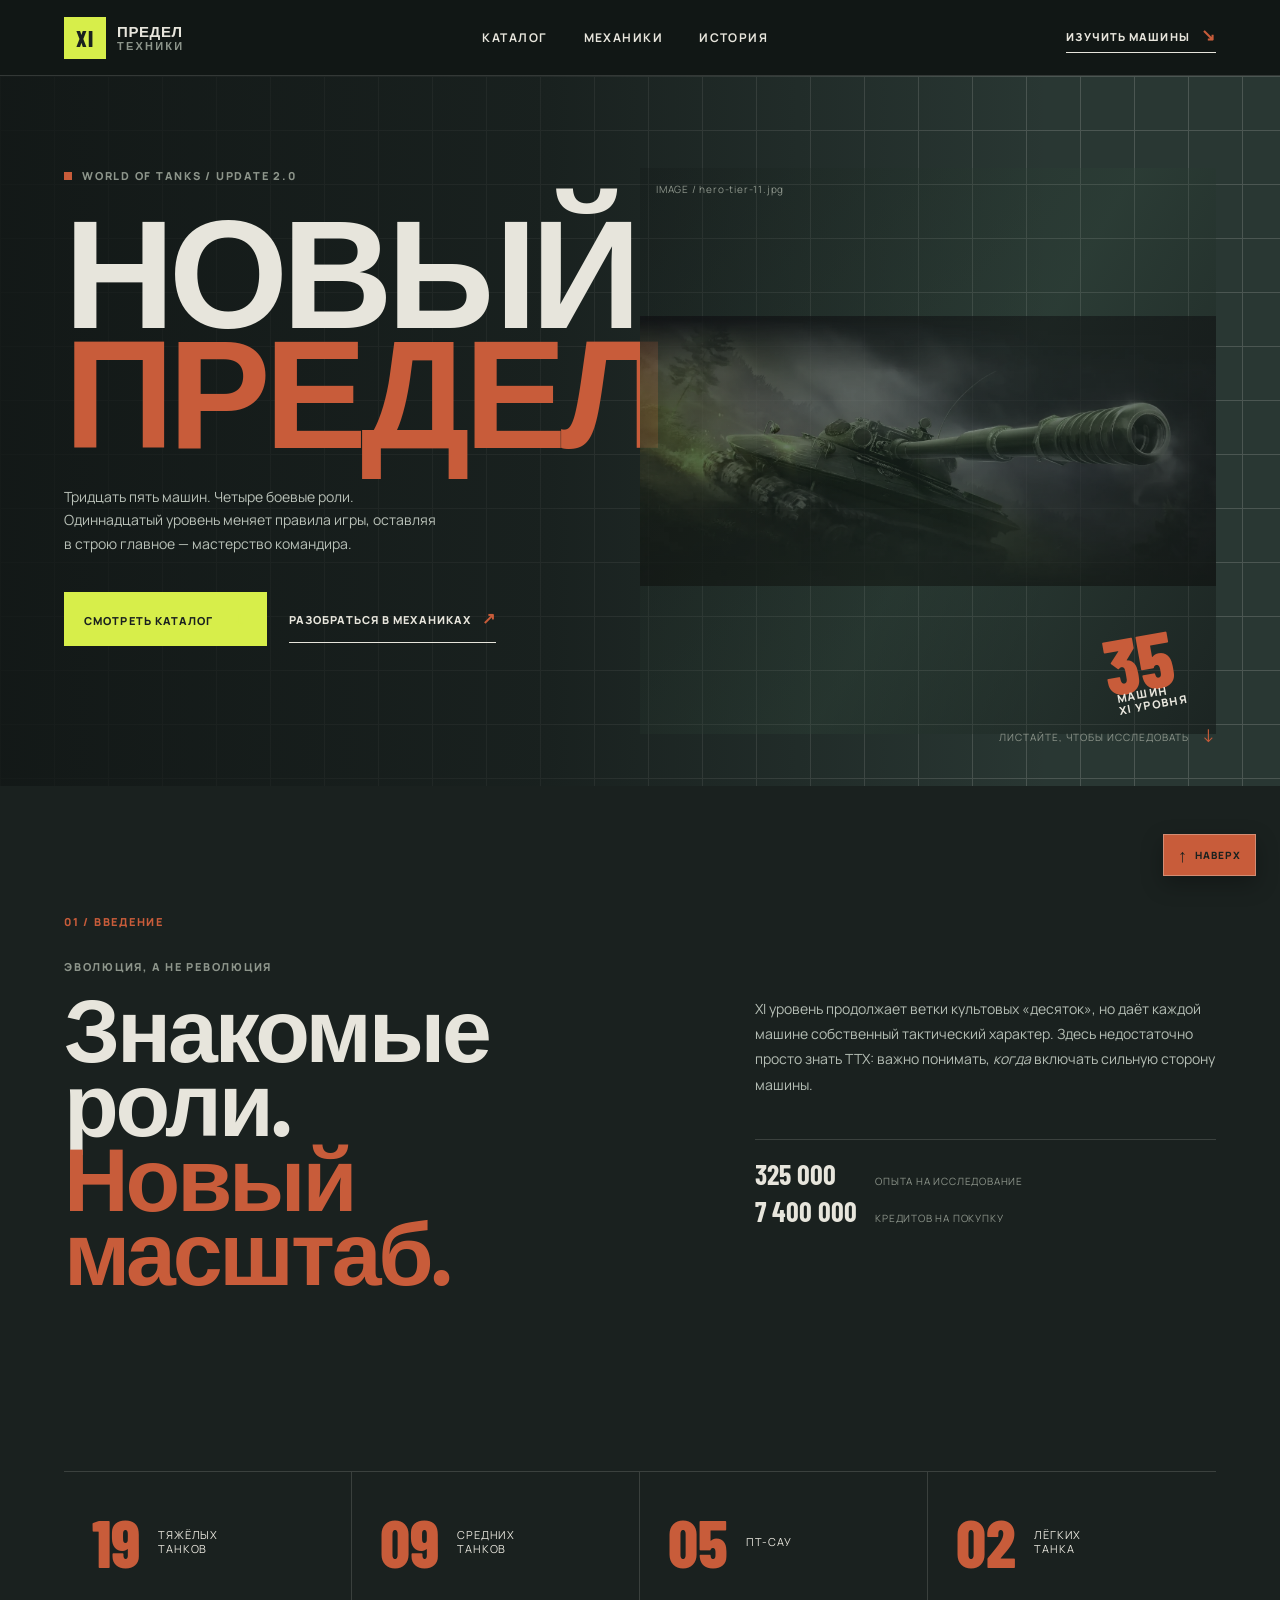
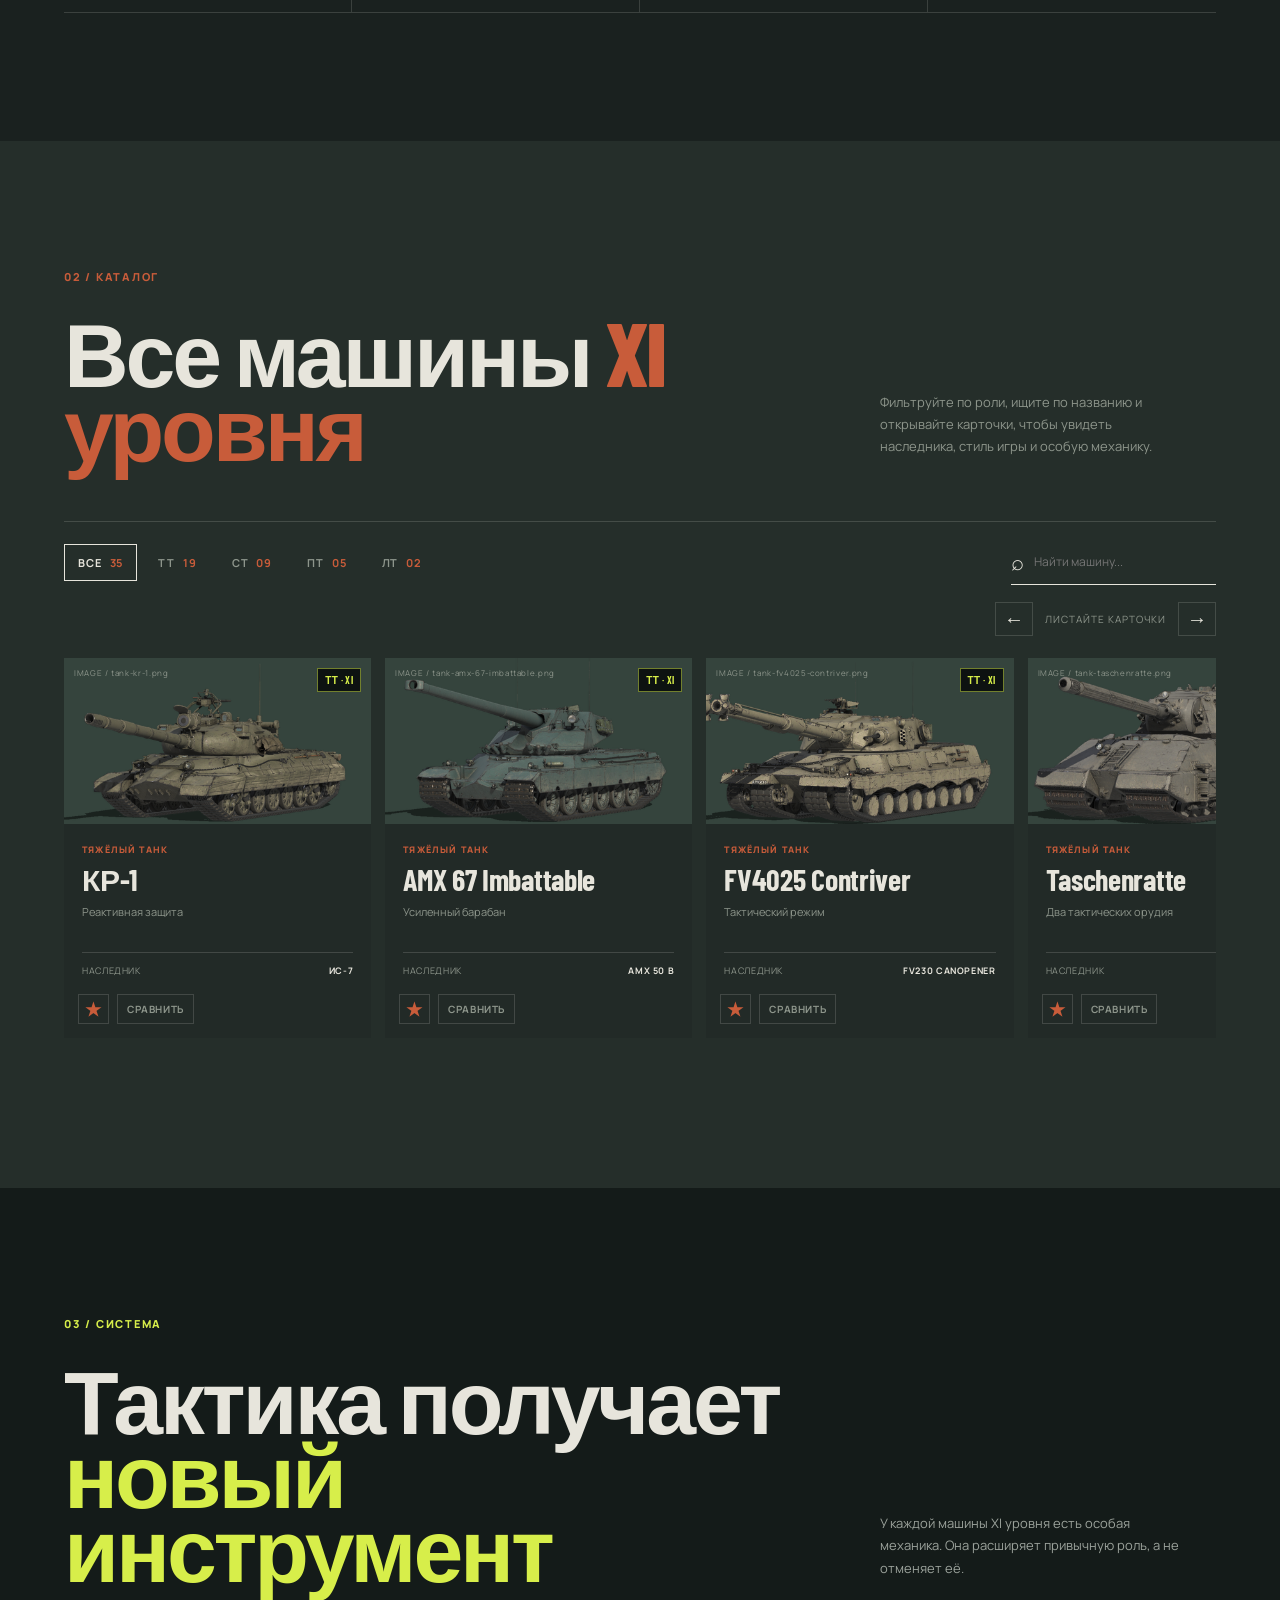
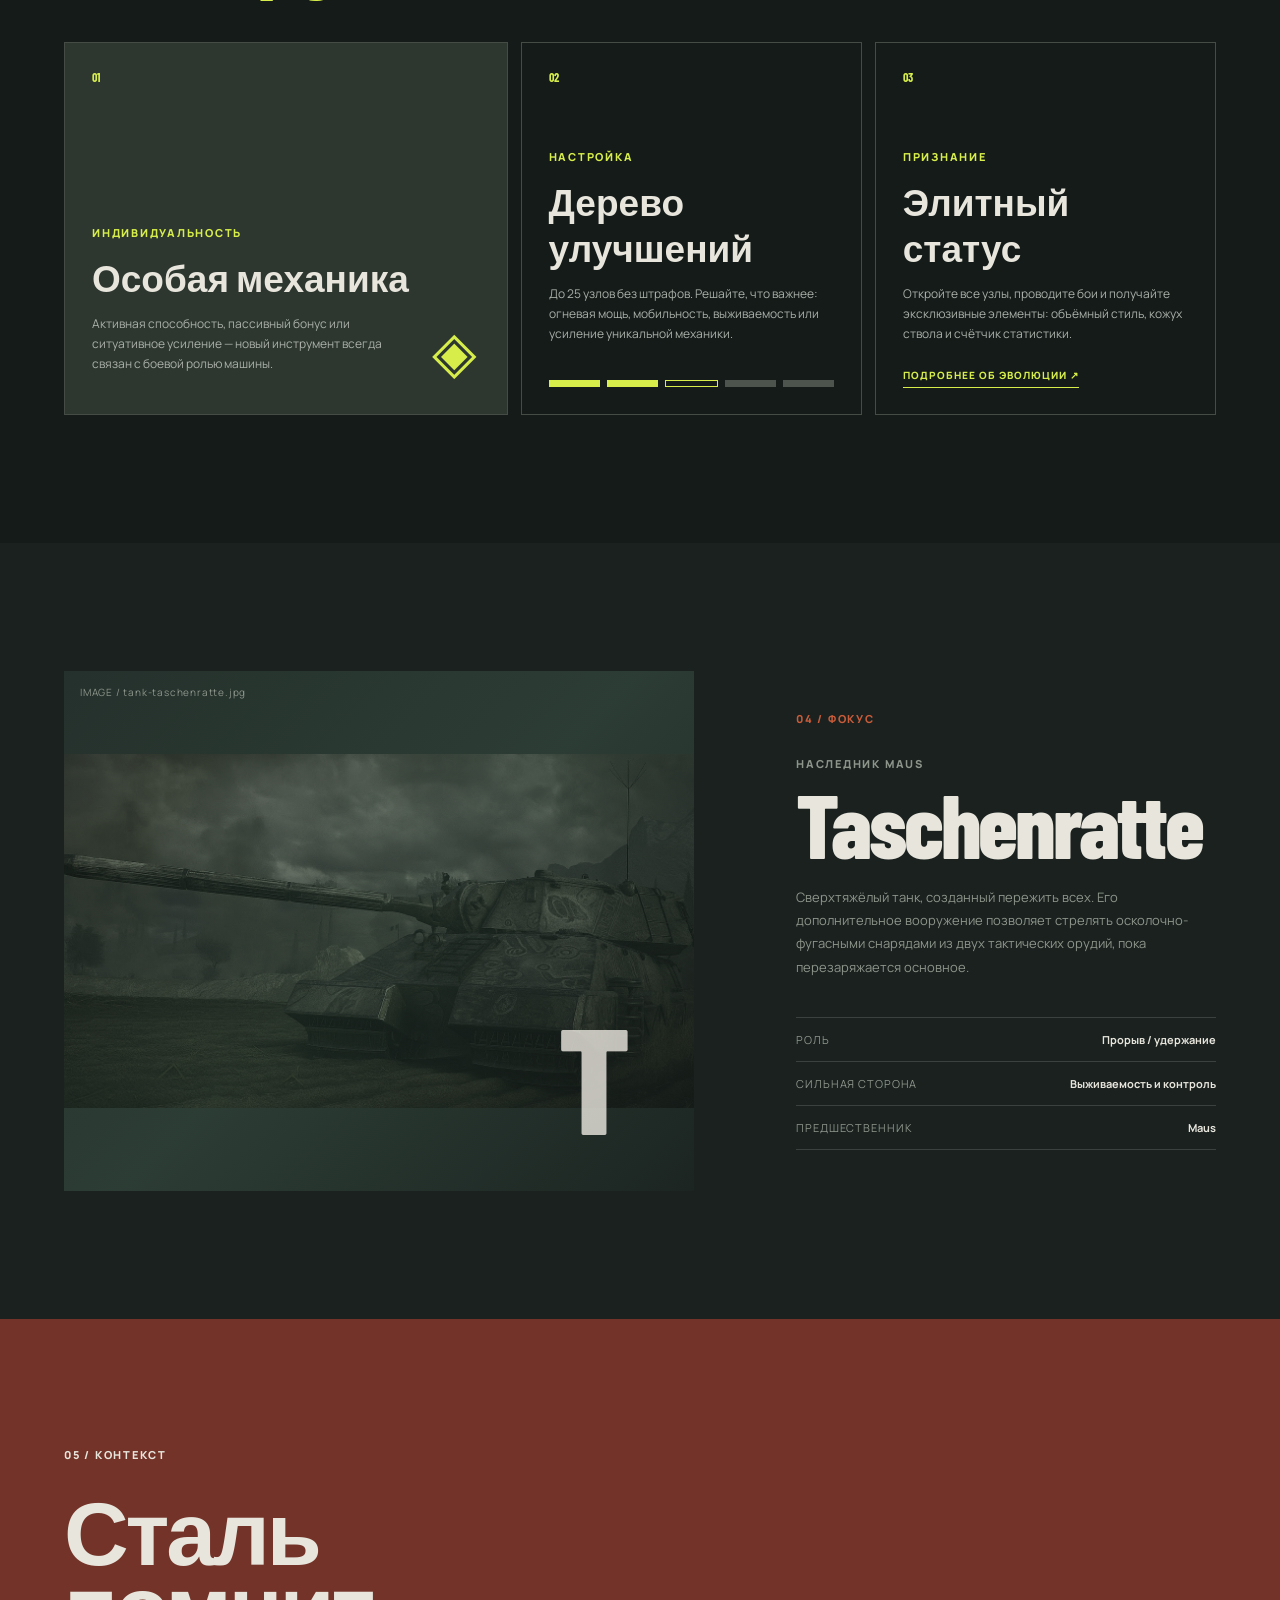
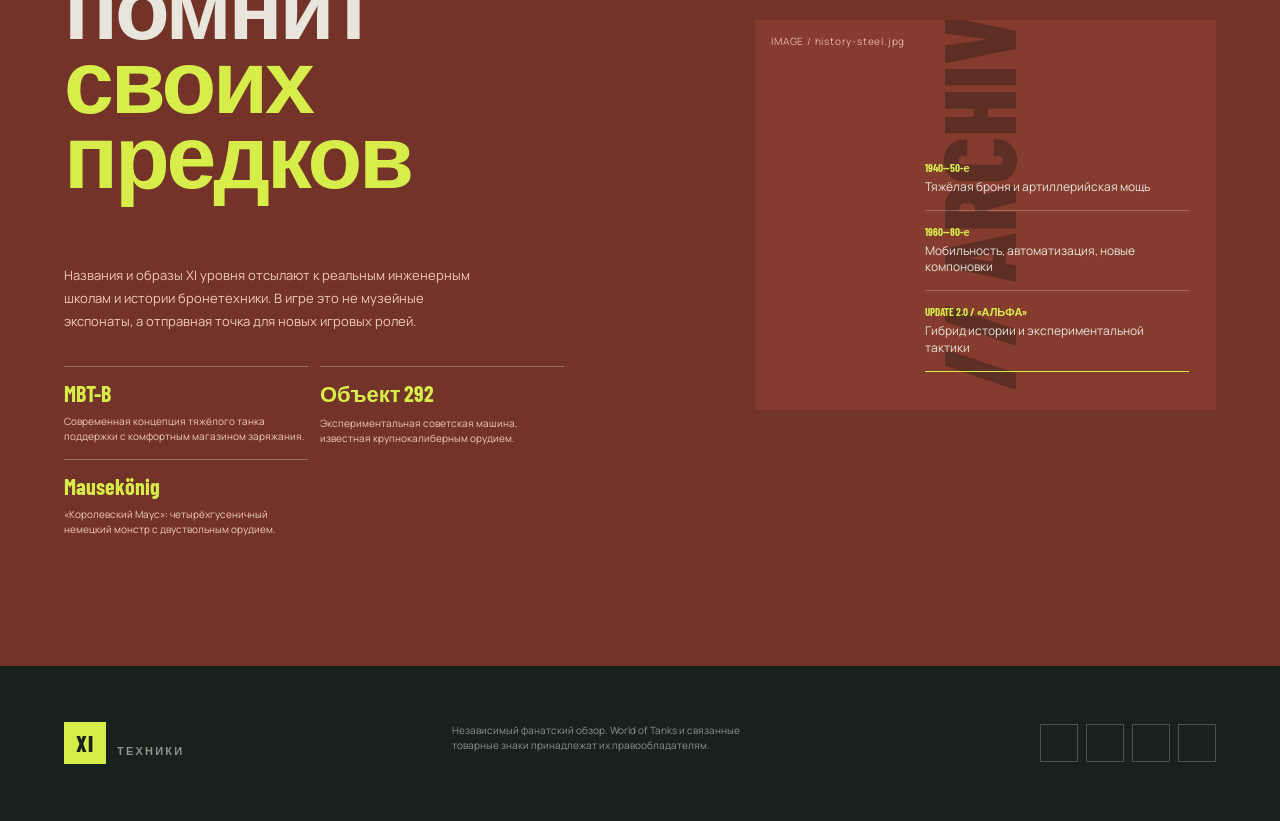
==== commit ff6fbe8c: "Add tank history comparison and favorites" ====
--- a/index.html
+++ b/index.html
@@ -86,6 +86,7 @@
         <button class="carousel-button" id="carousel-next" type="button" aria-label="Следующие машины">→</button>
       </div>
       <div class="vehicle-grid" id="vehicle-grid"></div>
+      <section class="comparison-panel" id="comparison-panel" hidden aria-live="polite"></section>
       <p class="empty-state" id="empty-state" hidden>Машины с таким названием не найдены.</p>
     </section>
 
--- a/styles.css
+++ b/styles.css
@@ -510,6 +510,106 @@
   transform: translateY(-6px);
   background: #2a3530;
 }
+.card-link {
+  display: flex;
+  flex: 1;
+  flex-direction: column;
+  color: inherit;
+}
+.vehicle-card:focus-visible {
+  outline: 2px solid var(--acid);
+  outline-offset: 4px;
+}
+.card-actions {
+  display: flex;
+  align-items: center;
+  gap: 8px;
+  padding: 0 14px 14px;
+}
+.favorite-button,
+.compare-button,
+.clear-compare {
+  border: 1px solid var(--line);
+  background: transparent;
+  color: var(--muted);
+  cursor: pointer;
+  font: 700 10px var(--body);
+  letter-spacing: 0.06em;
+  text-transform: uppercase;
+}
+.favorite-button {
+  width: 31px;
+  height: 30px;
+  padding: 0;
+  color: var(--rust);
+  font-size: 18px;
+}
+.favorite-button.active,
+.favorite-button:hover,
+.compare-button.active,
+.compare-button:hover,
+.clear-compare:hover {
+  border-color: var(--acid);
+  color: var(--acid);
+}
+.compare-button {
+  min-height: 30px;
+  padding: 0 9px;
+}
+.comparison-panel {
+  margin-top: 22px;
+  padding: 25px;
+  background: #17211d;
+  border: 1px solid var(--line);
+}
+.comparison-heading {
+  display: flex;
+  align-items: end;
+  justify-content: space-between;
+  gap: 20px;
+  margin-bottom: 20px;
+}
+.comparison-heading .section-label {
+  margin-bottom: 8px;
+}
+.comparison-heading h3 {
+  margin: 0;
+  font: 700 30px/1 var(--display);
+}
+.clear-compare {
+  min-height: 32px;
+  padding: 0 10px;
+}
+.comparison-table {
+  border-top: 1px solid var(--line);
+}
+.comparison-row {
+  display: grid;
+  grid-template-columns: 1.2fr repeat(2, 1fr);
+  gap: 15px;
+  align-items: center;
+  min-height: 46px;
+  border-bottom: 1px solid var(--line);
+  color: var(--muted);
+  font-size: 11px;
+}
+.comparison-row > *:not(:first-child) {
+  text-align: right;
+}
+.comparison-row b,
+.comparison-row strong {
+  color: var(--ink);
+}
+.comparison-title {
+  color: var(--rust);
+  text-transform: uppercase;
+  letter-spacing: 0.08em;
+}
+.comparison-hint {
+  margin: 0;
+  color: var(--muted);
+  font-size: 12px;
+}
 .card-image {
   height: 166px;
   position: relative;
@@ -925,6 +1025,130 @@
   background: #a74631;
   transform: translateY(-3px);
 }
+.detail-page {
+  background: var(--paper);
+}
+.detail-hero {
+  max-width: 1500px;
+  min-height: 620px;
+  margin: auto;
+  padding: 70px 5vw 90px;
+  display: grid;
+  grid-template-columns: 1.1fr 0.9fr;
+  gap: 8vw;
+  align-items: center;
+}
+.detail-visual {
+  min-height: 430px;
+  position: relative;
+  display: grid;
+  place-items: center;
+  overflow: hidden;
+  background: #35443d;
+}
+.detail-visual::after {
+  content: "";
+  width: 78%;
+  height: 100px;
+  background: var(--vehicle-color, #4f5b52);
+  clip-path: polygon(0 60%, 15% 25%, 60% 18%, 82% 38%, 100% 57%, 91% 82%, 14% 90%);
+  filter: drop-shadow(12px 14px 0 rgba(21, 24, 23, 0.2));
+}
+.detail-visual.has-image::after {
+  display: none;
+}
+.detail-visual img {
+  position: absolute;
+  inset: 0;
+  z-index: 1;
+  width: 100%;
+  height: 100%;
+  object-fit: cover;
+}
+.detail-visual .class-tag,
+.detail-visual .image-note {
+  z-index: 2;
+}
+.detail-heading h1 {
+  max-width: 650px;
+  font-size: clamp(64px, 8vw, 130px);
+  line-height: 0.82;
+  margin-bottom: 30px;
+}
+.detail-lead {
+  max-width: 390px;
+  color: #b9c1b8;
+  line-height: 1.8;
+  font-size: 14px;
+  margin-bottom: 32px;
+}
+.detail-columns {
+  display: grid;
+  grid-template-columns: 1fr 1fr;
+  gap: 0;
+}
+.detail-panel,
+.detail-history {
+  padding: 90px 7vw;
+}
+.detail-panel {
+  background: var(--paper-dark);
+}
+.detail-history {
+  background: #733328;
+}
+.detail-panel h2,
+.detail-history h2 {
+  font-size: clamp(50px, 6vw, 86px);
+  margin-bottom: 28px;
+}
+.detail-panel > p:not(.section-label),
+.detail-history > p:not(.section-label) {
+  max-width: 500px;
+  color: var(--muted);
+  line-height: 1.8;
+  font-size: 13px;
+}
+.detail-history .section-label,
+.detail-history h2 span {
+  color: var(--acid);
+}
+.detail-history > p:not(.section-label) {
+  color: #f1c9b9;
+}
+.detail-panel .spec-list {
+  max-width: 500px;
+  margin-top: 36px;
+}
+.history-quote {
+  max-width: 470px;
+  margin-top: 40px;
+  padding: 18px 0 0 20px;
+  border-left: 2px solid var(--acid);
+  color: var(--ink);
+  font: 600 16px/1.5 var(--display);
+}
+.history-facts {
+  max-width: 500px;
+  margin-top: 28px;
+  border-top: 1px solid rgba(231, 229, 220, 0.28);
+}
+.history-facts div {
+  display: grid;
+  grid-template-columns: 0.8fr 1.2fr;
+  gap: 18px;
+  padding: 12px 0;
+  border-bottom: 1px solid rgba(231, 229, 220, 0.28);
+  font-size: 11px;
+}
+.history-facts span {
+  color: #f1c9b9;
+  text-transform: uppercase;
+  letter-spacing: 0.07em;
+}
+.history-facts b {
+  color: var(--ink);
+}
 @keyframes rise {
   from {
     opacity: 0;
@@ -971,8 +1195,8 @@
   .hero::after {
     background: linear-gradient(
       90deg,
-      rgba(238, 234, 225, 0.95),
-      rgba(238, 234, 225, 0.7)
+      rgba(17, 22, 21, 0.92),
+      rgba(17, 22, 21, 0.62)
     );
   }
   .hero-visual {
@@ -1028,8 +1252,14 @@
     flex-direction: column;
   }
   .vehicle-grid {
-    grid-template-columns: repeat(2, 1fr);
-    gap: 9px;
+    display: grid;
+    grid-template-columns: 1fr;
+    gap: 12px;
+    overflow-x: visible;
+    padding-right: 0;
+  }
+  .vehicle-card {
+    min-height: 0;
   }
   .card-image {
     height: 130px;
@@ -1066,11 +1296,49 @@
     min-height: 40px;
     padding: 0 12px;
   }
+  .detail-hero {
+    display: flex;
+    flex-direction: column-reverse;
+    align-items: stretch;
+    gap: 38px;
+    padding: 55px 20px 65px;
+  }
+  .detail-visual {
+    min-height: 280px;
+  }
+  .detail-heading h1 {
+    font-size: clamp(58px, 17vw, 92px);
+    overflow-wrap: anywhere;
+  }
+  .detail-columns {
+    grid-template-columns: 1fr;
+  }
+  .detail-panel,
+  .detail-history {
+    padding: 70px 20px;
+  }
+  .comparison-panel {
+    padding: 18px;
+  }
+  .comparison-heading {
+    align-items: flex-start;
+    flex-direction: column;
+  }
+  .comparison-row {
+    grid-template-columns: 1fr 1fr;
+  }
+  .comparison-row > *:first-child {
+    grid-column: 1 / -1;
+    padding-top: 10px;
+  }
+  .comparison-title > *:first-child {
+    display: none;
+  }
+  .comparison-title > *:not(:first-child) {
+    grid-column: auto;
+  }
 }
 @media (max-width: 400px) {
-  .vehicle-grid {
-    grid-template-columns: 1fr;
-  }
   .card-image {
     height: 160px;
   }
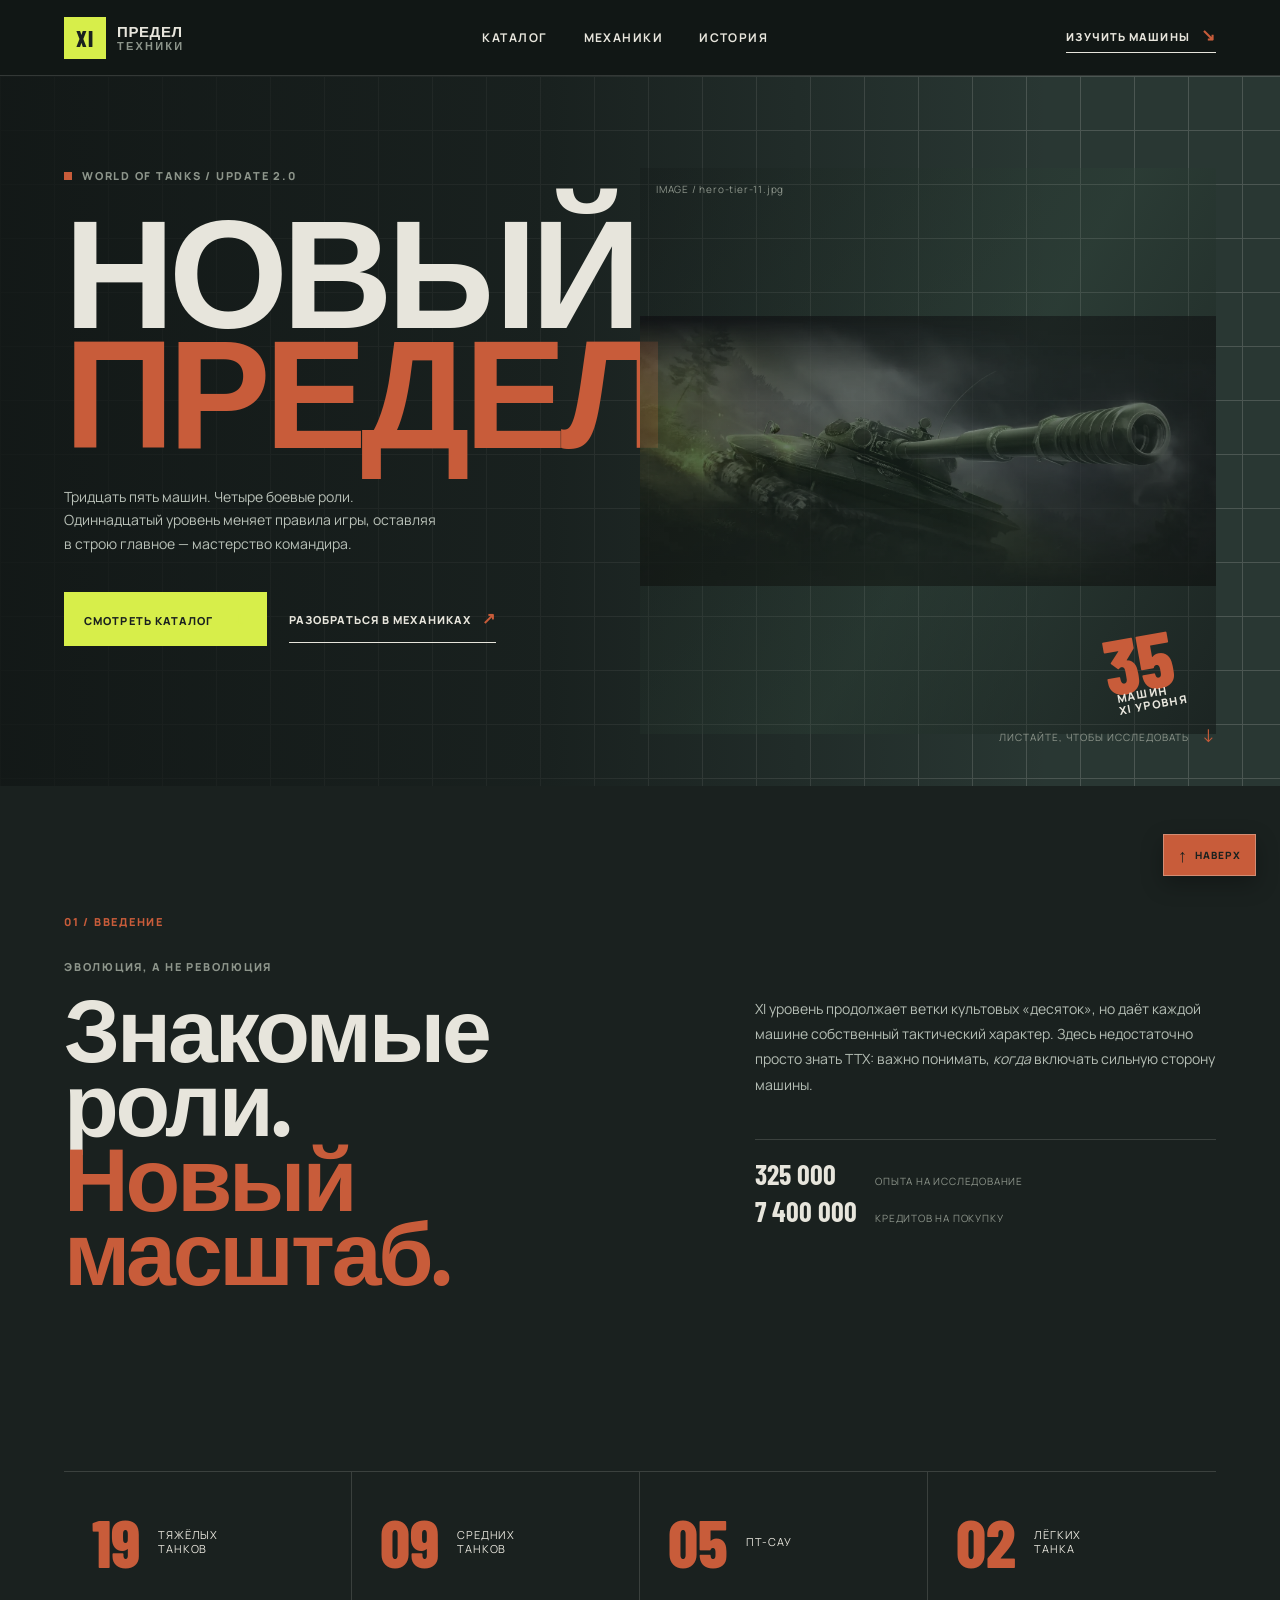
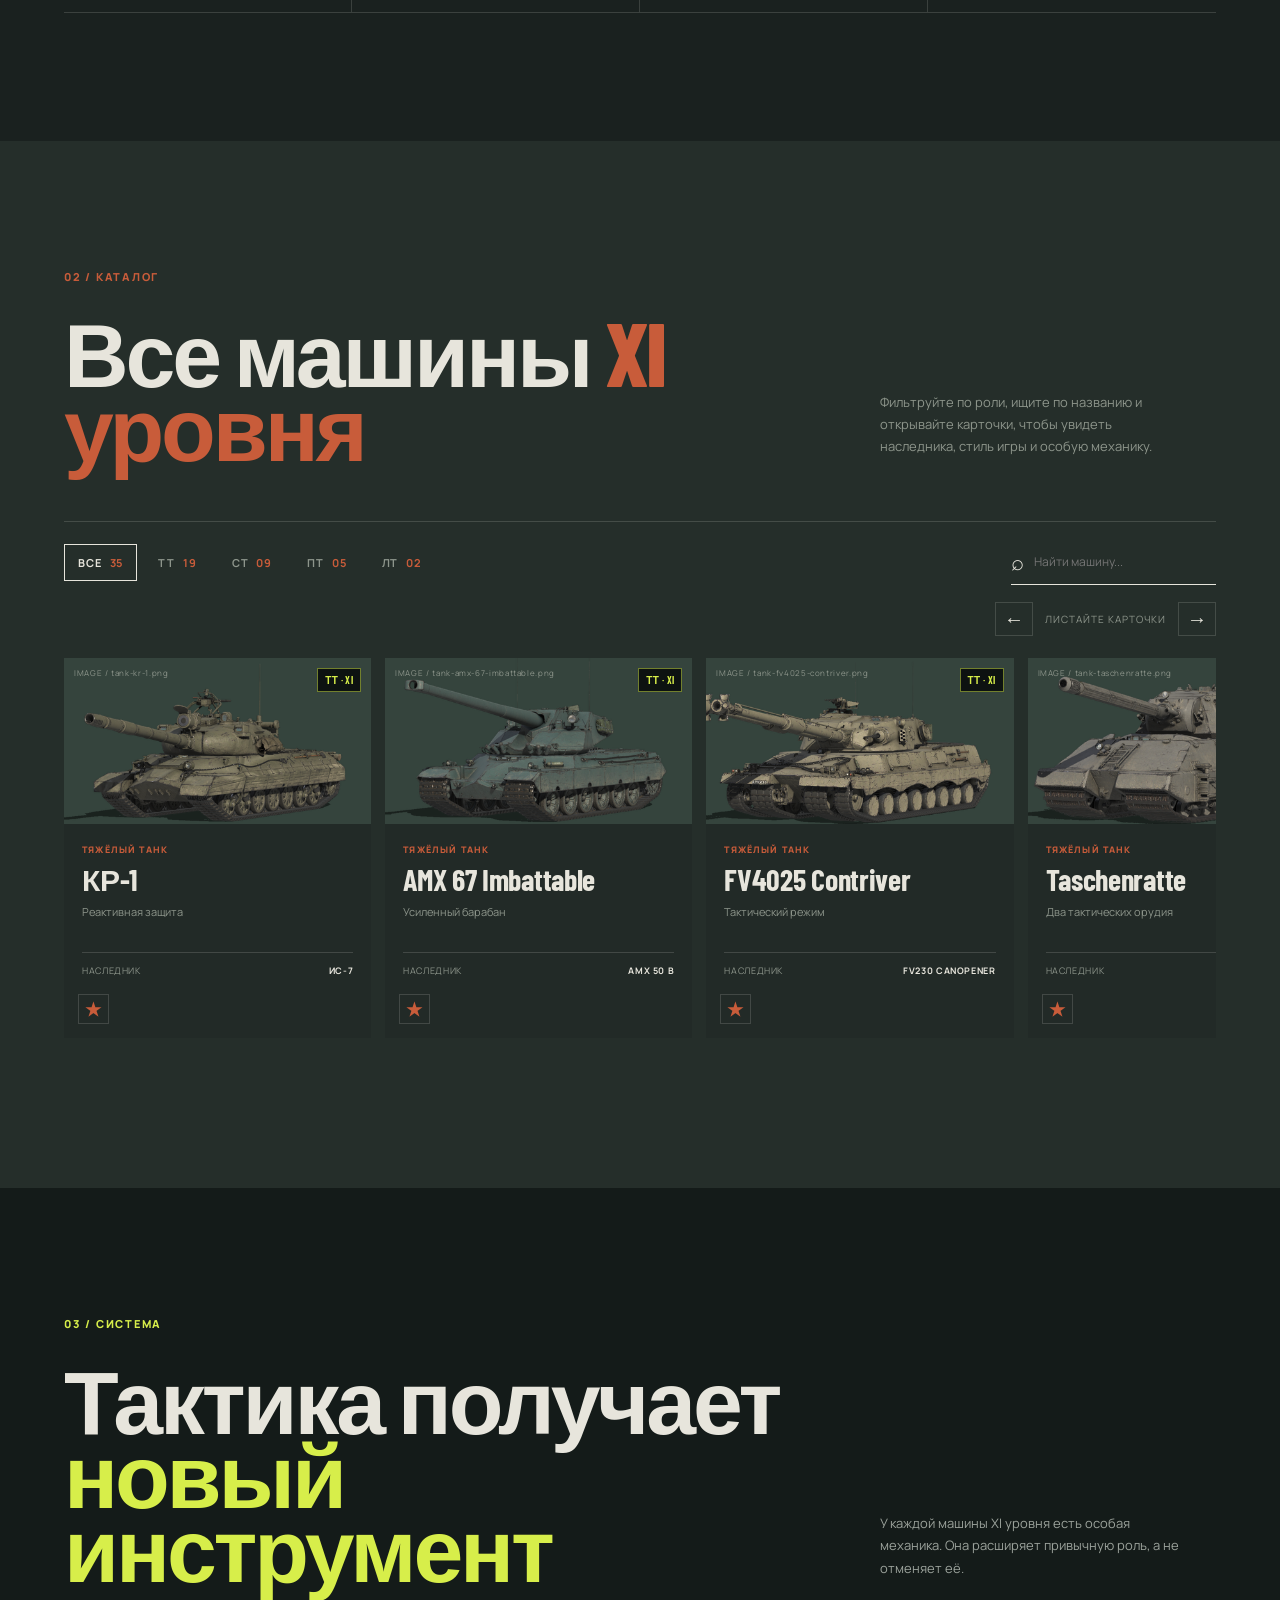
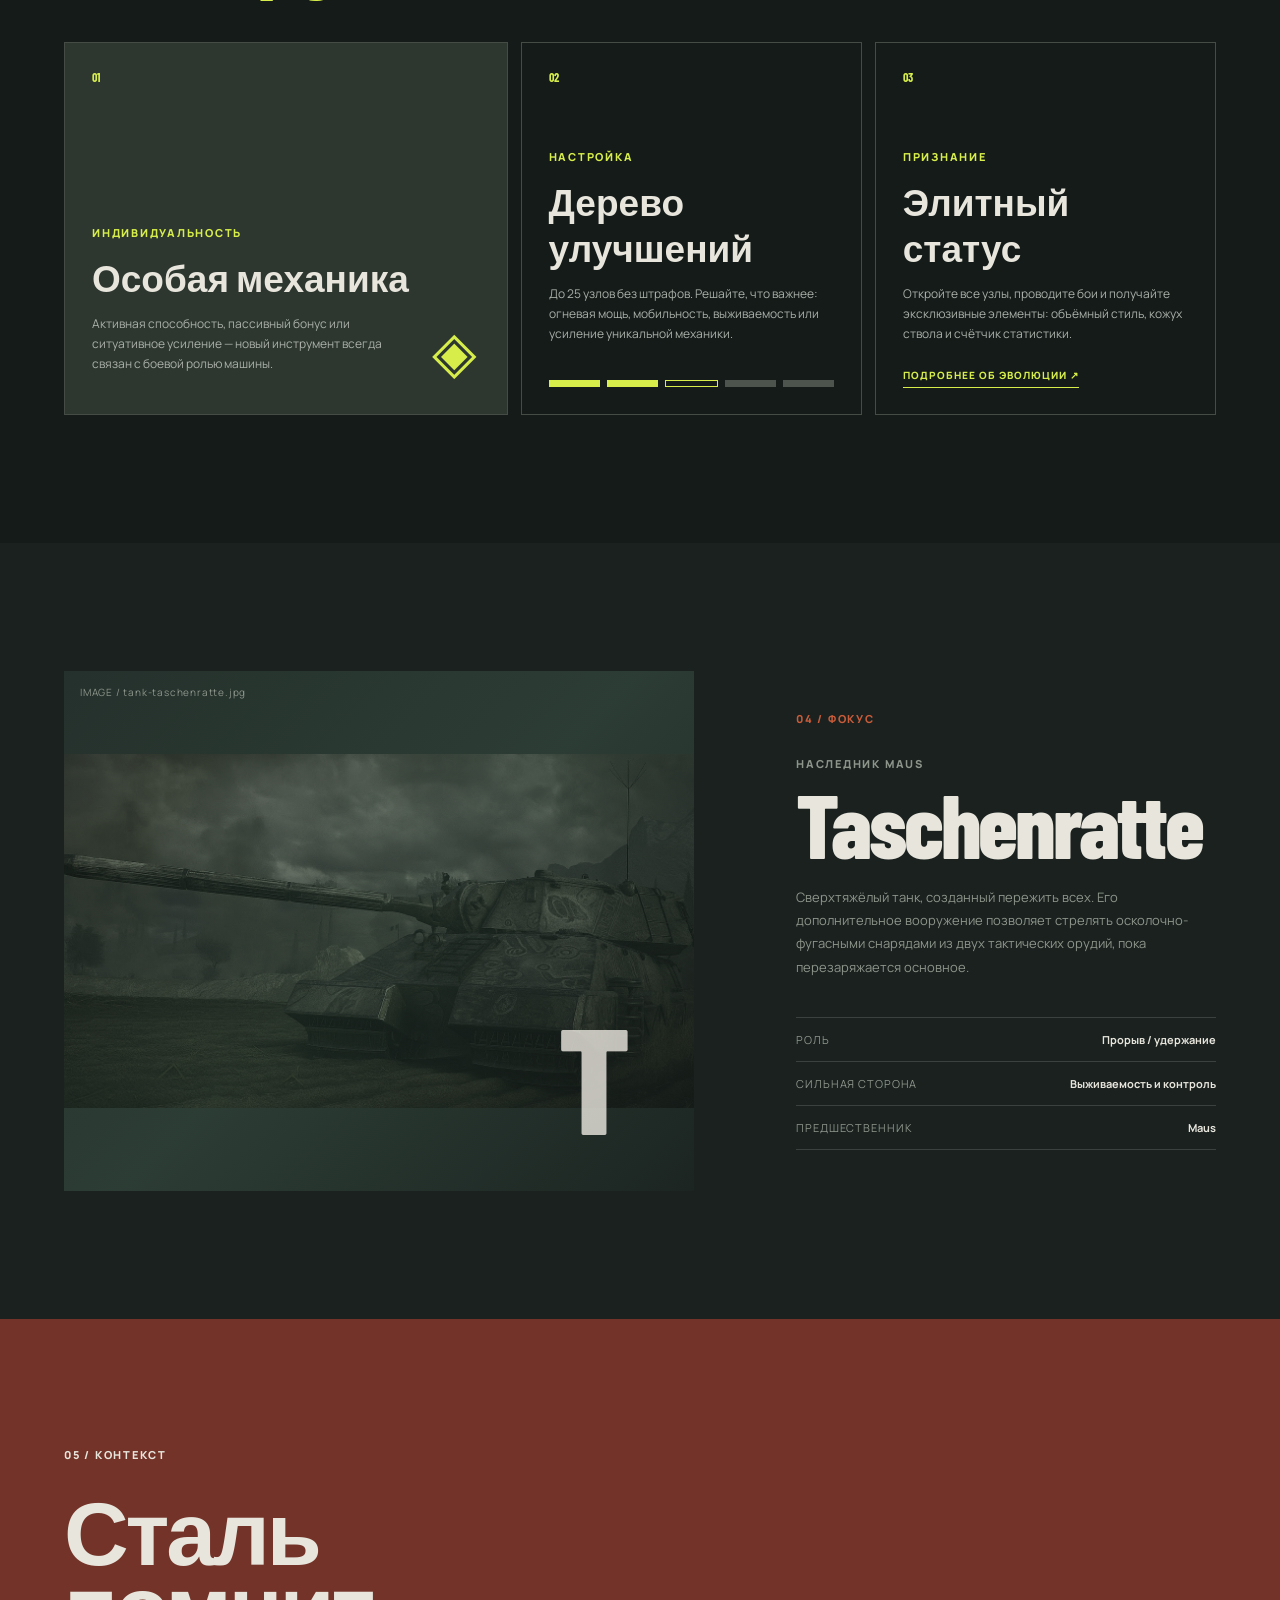
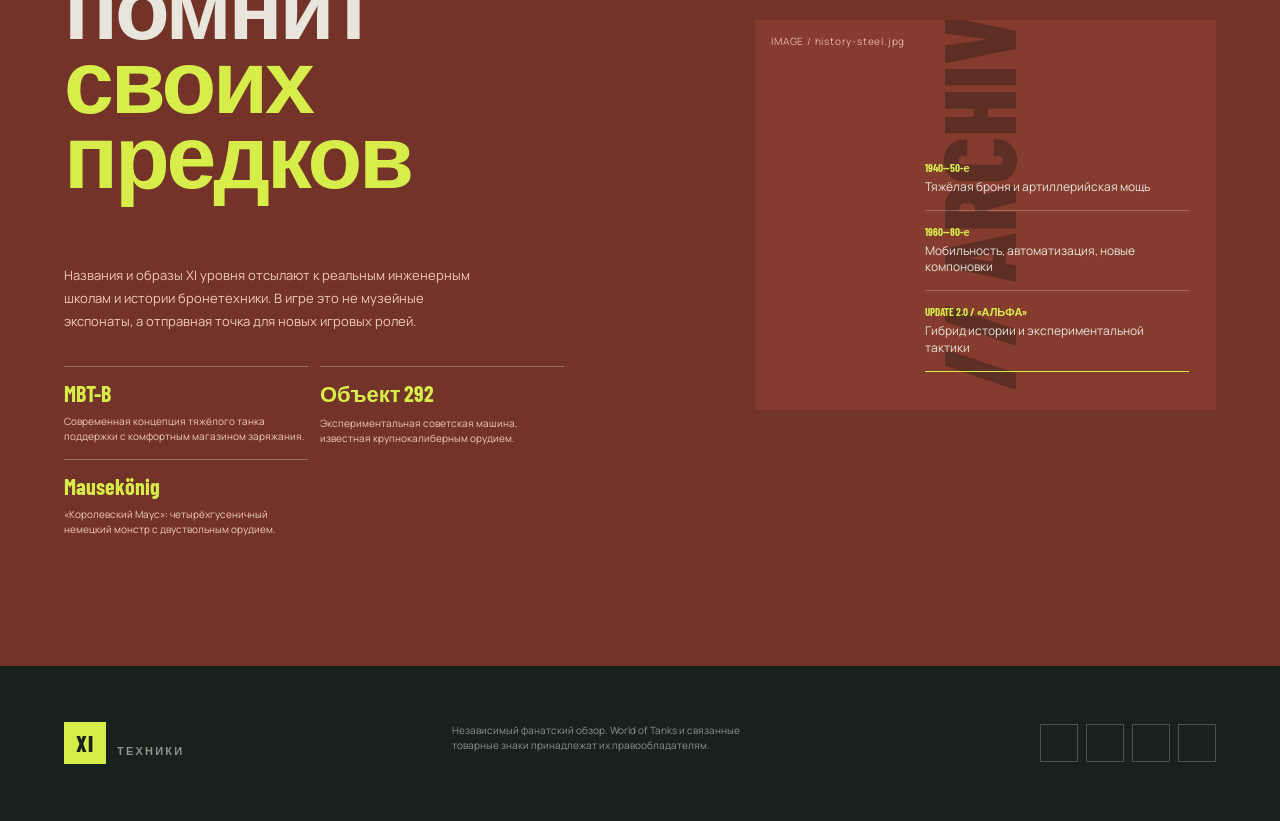
==== commit 898d7050: "Remove inaccurate tank comparison" ====
--- a/index.html
+++ b/index.html
@@ -86,7 +86,6 @@
         <button class="carousel-button" id="carousel-next" type="button" aria-label="Следующие машины">→</button>
       </div>
       <div class="vehicle-grid" id="vehicle-grid"></div>
-      <section class="comparison-panel" id="comparison-panel" hidden aria-live="polite"></section>
       <p class="empty-state" id="empty-state" hidden>Машины с таким названием не найдены.</p>
     </section>
 
--- a/styles.css
+++ b/styles.css
@@ -526,9 +526,7 @@
   gap: 8px;
   padding: 0 14px 14px;
 }
-.favorite-button,
-.compare-button,
-.clear-compare {
+.favorite-button {
   border: 1px solid var(--line);
   background: transparent;
   color: var(--muted);
@@ -545,70 +543,9 @@
   font-size: 18px;
 }
 .favorite-button.active,
-.favorite-button:hover,
-.compare-button.active,
-.compare-button:hover,
-.clear-compare:hover {
+.favorite-button:hover {
   border-color: var(--acid);
   color: var(--acid);
-}
-.compare-button {
-  min-height: 30px;
-  padding: 0 9px;
-}
-.comparison-panel {
-  margin-top: 22px;
-  padding: 25px;
-  background: #17211d;
-  border: 1px solid var(--line);
-}
-.comparison-heading {
-  display: flex;
-  align-items: end;
-  justify-content: space-between;
-  gap: 20px;
-  margin-bottom: 20px;
-}
-.comparison-heading .section-label {
-  margin-bottom: 8px;
-}
-.comparison-heading h3 {
-  margin: 0;
-  font: 700 30px/1 var(--display);
-}
-.clear-compare {
-  min-height: 32px;
-  padding: 0 10px;
-}
-.comparison-table {
-  border-top: 1px solid var(--line);
-}
-.comparison-row {
-  display: grid;
-  grid-template-columns: 1.2fr repeat(2, 1fr);
-  gap: 15px;
-  align-items: center;
-  min-height: 46px;
-  border-bottom: 1px solid var(--line);
-  color: var(--muted);
-  font-size: 11px;
-}
-.comparison-row > *:not(:first-child) {
-  text-align: right;
-}
-.comparison-row b,
-.comparison-row strong {
-  color: var(--ink);
-}
-.comparison-title {
-  color: var(--rust);
-  text-transform: uppercase;
-  letter-spacing: 0.08em;
-}
-.comparison-hint {
-  margin: 0;
-  color: var(--muted);
-  font-size: 12px;
 }
 .card-image {
   height: 166px;
@@ -1317,26 +1254,6 @@
   .detail-history {
     padding: 70px 20px;
   }
-  .comparison-panel {
-    padding: 18px;
-  }
-  .comparison-heading {
-    align-items: flex-start;
-    flex-direction: column;
-  }
-  .comparison-row {
-    grid-template-columns: 1fr 1fr;
-  }
-  .comparison-row > *:first-child {
-    grid-column: 1 / -1;
-    padding-top: 10px;
-  }
-  .comparison-title > *:first-child {
-    display: none;
-  }
-  .comparison-title > *:not(:first-child) {
-    grid-column: auto;
-  }
 }
 @media (max-width: 400px) {
   .card-image {
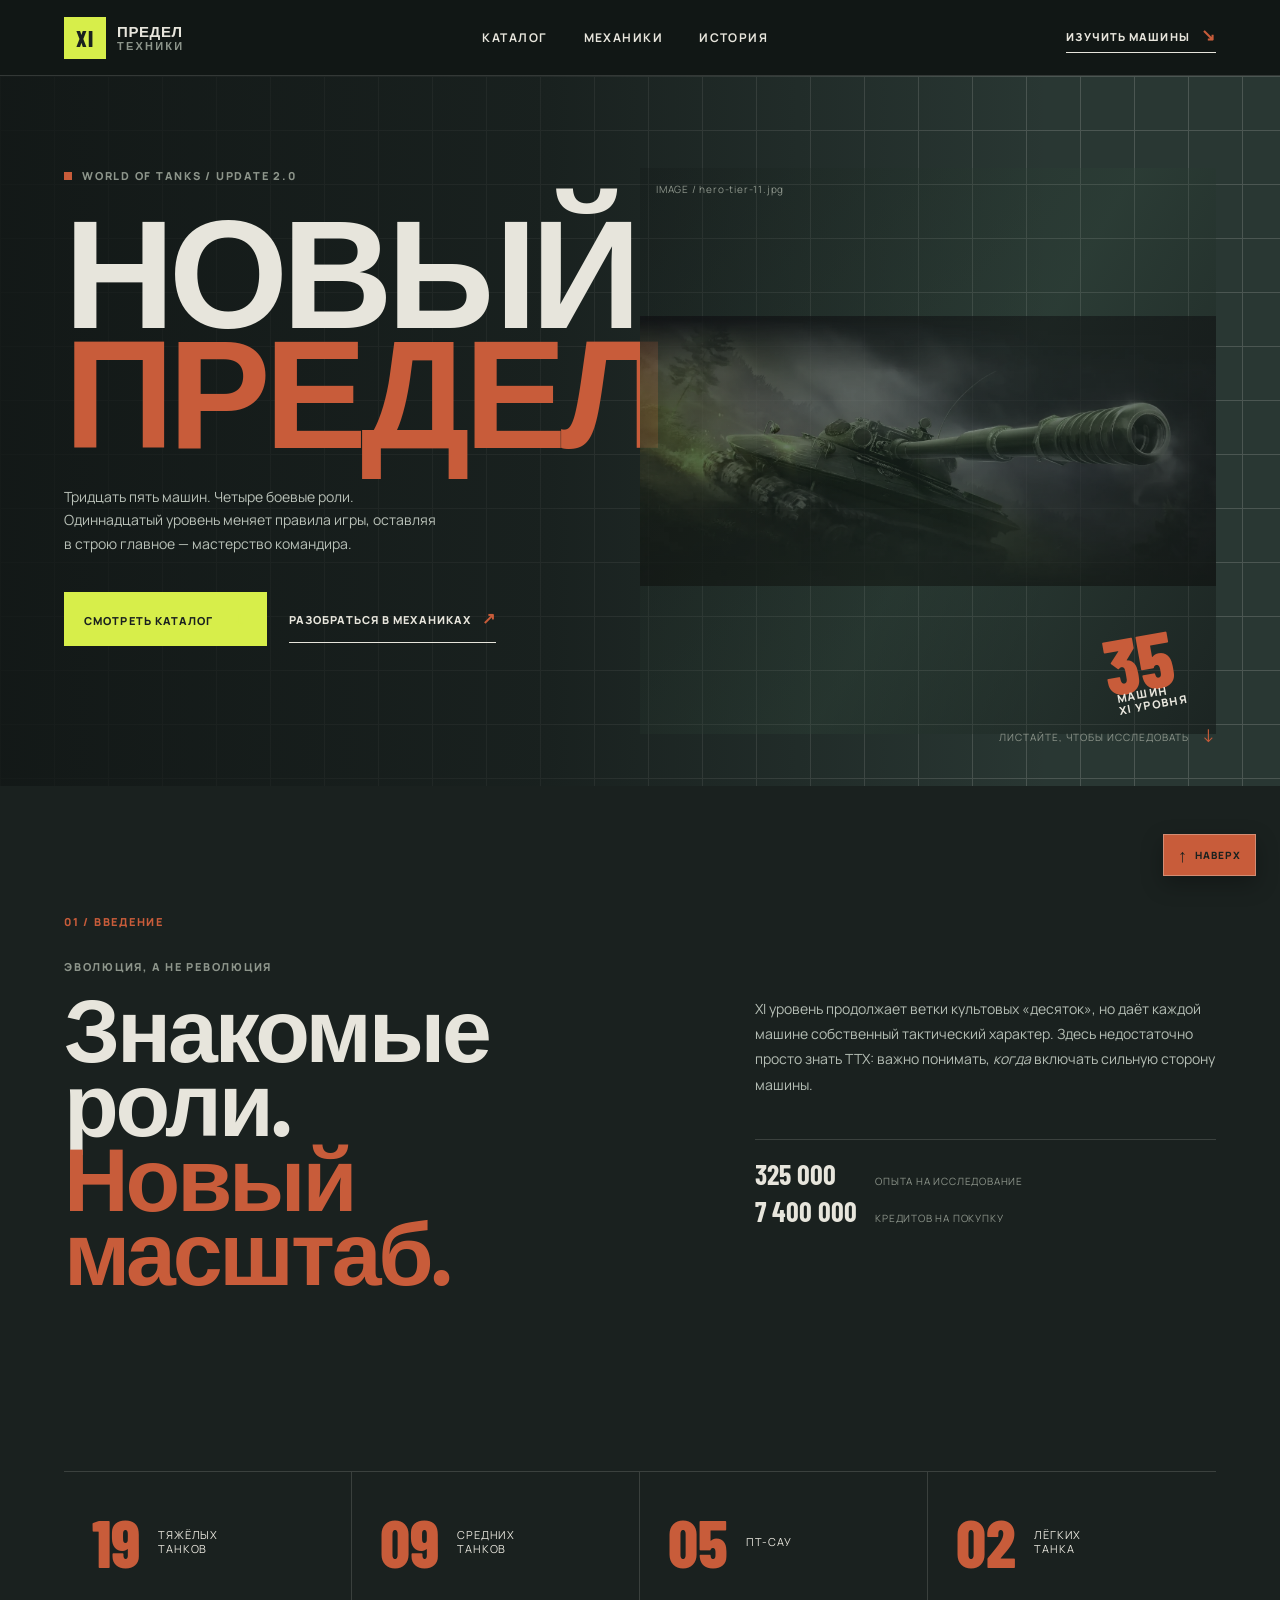
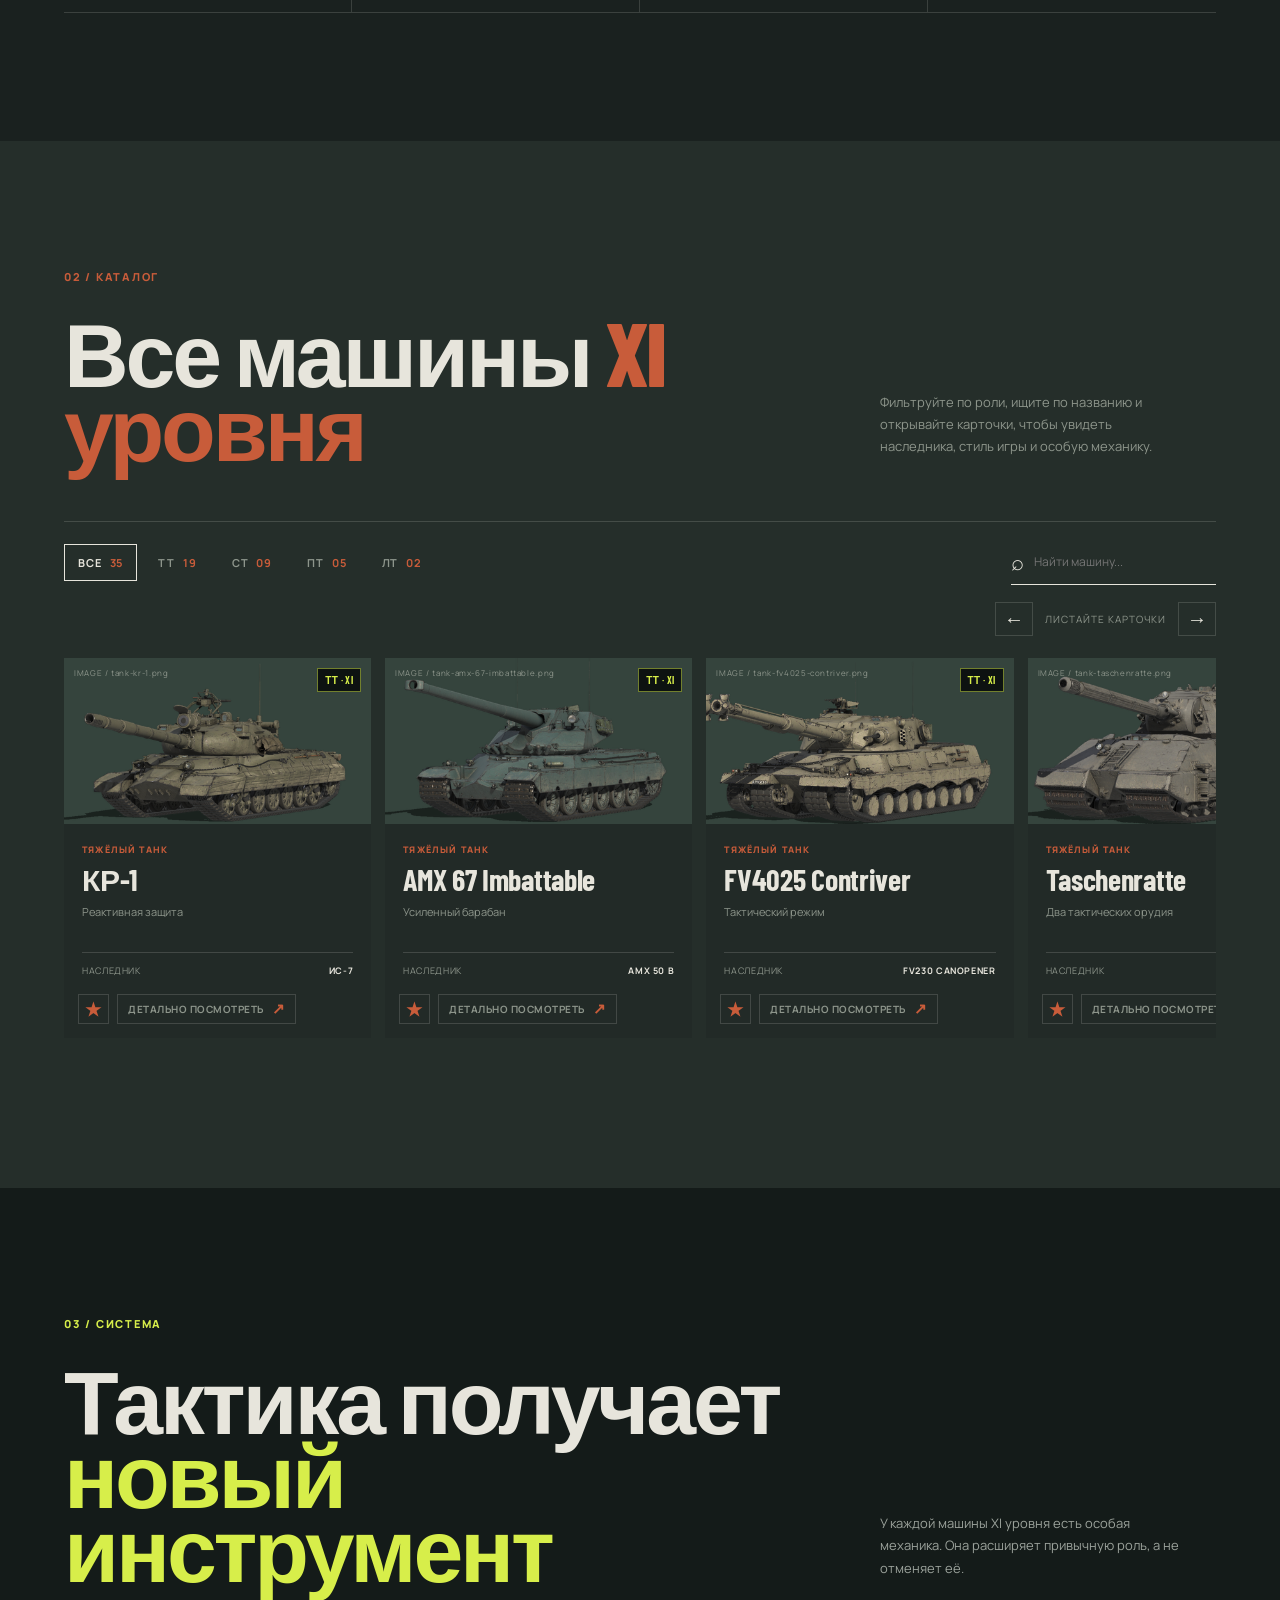
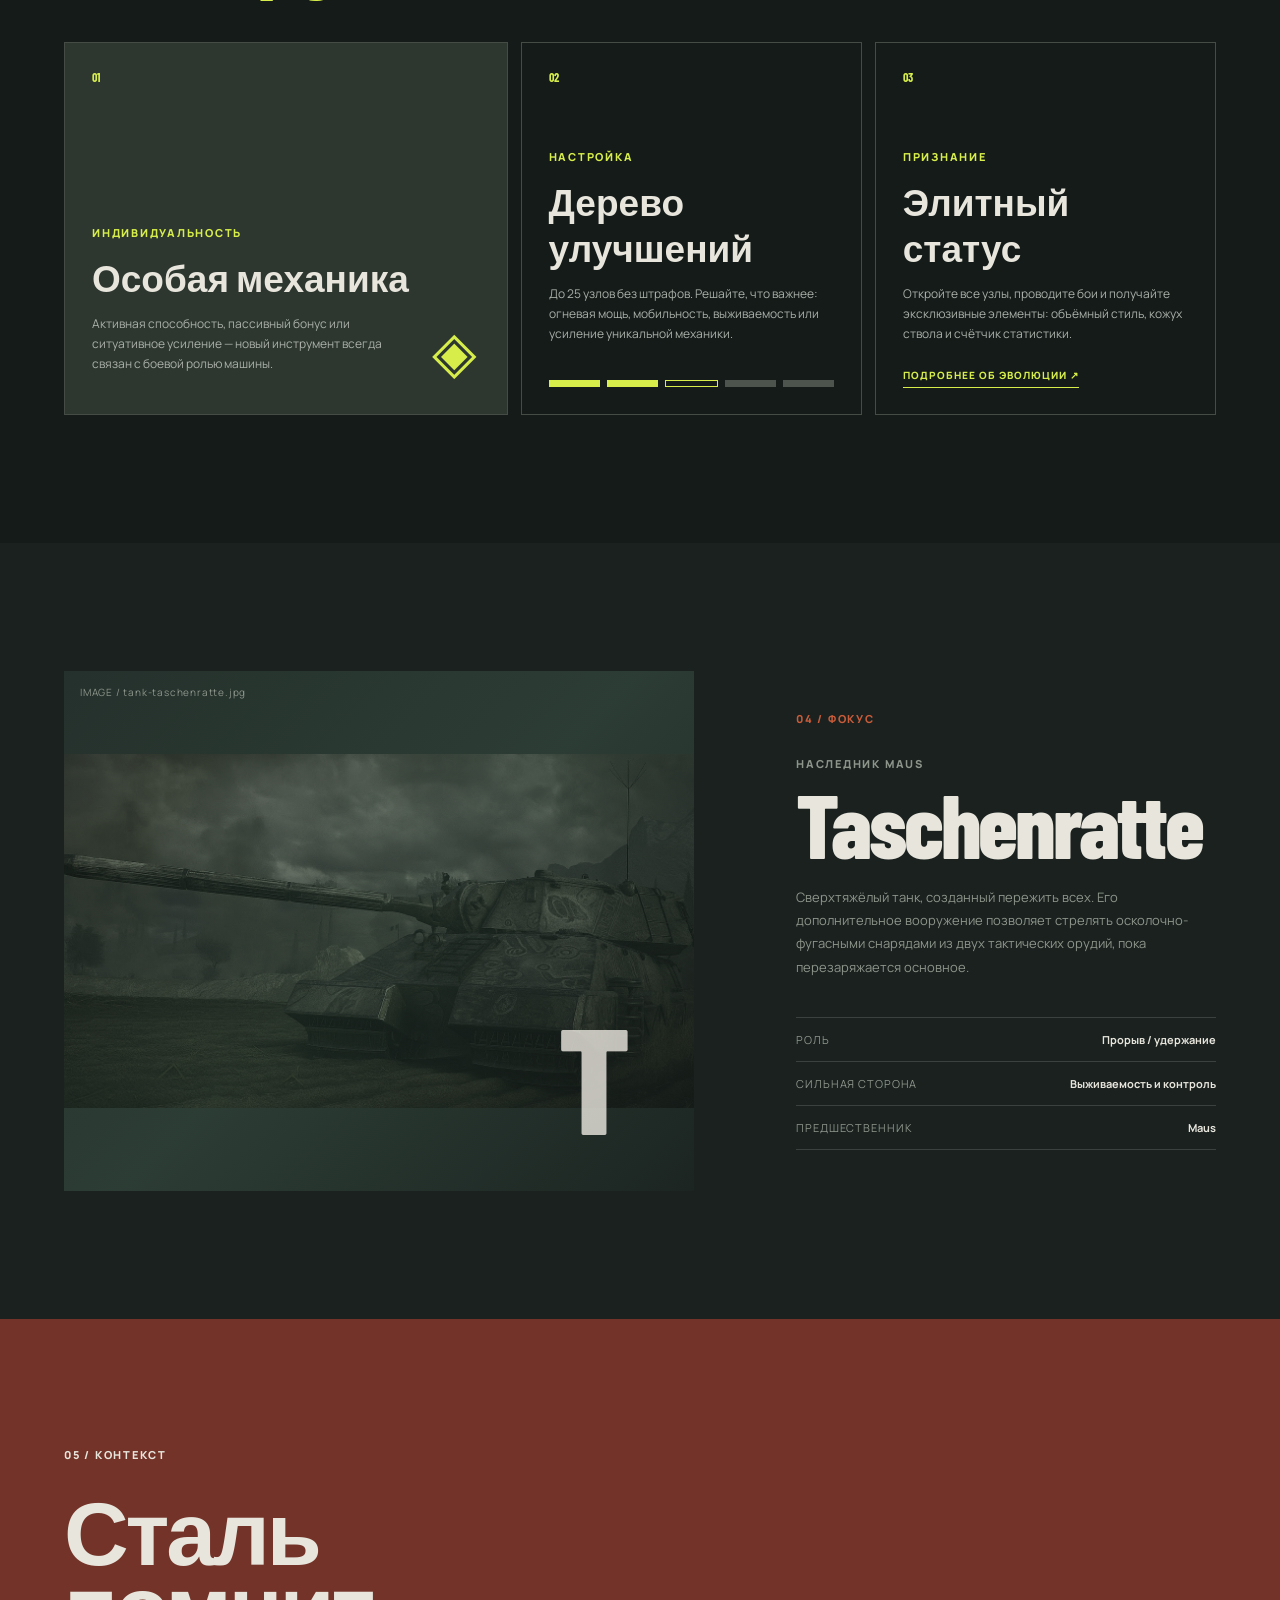
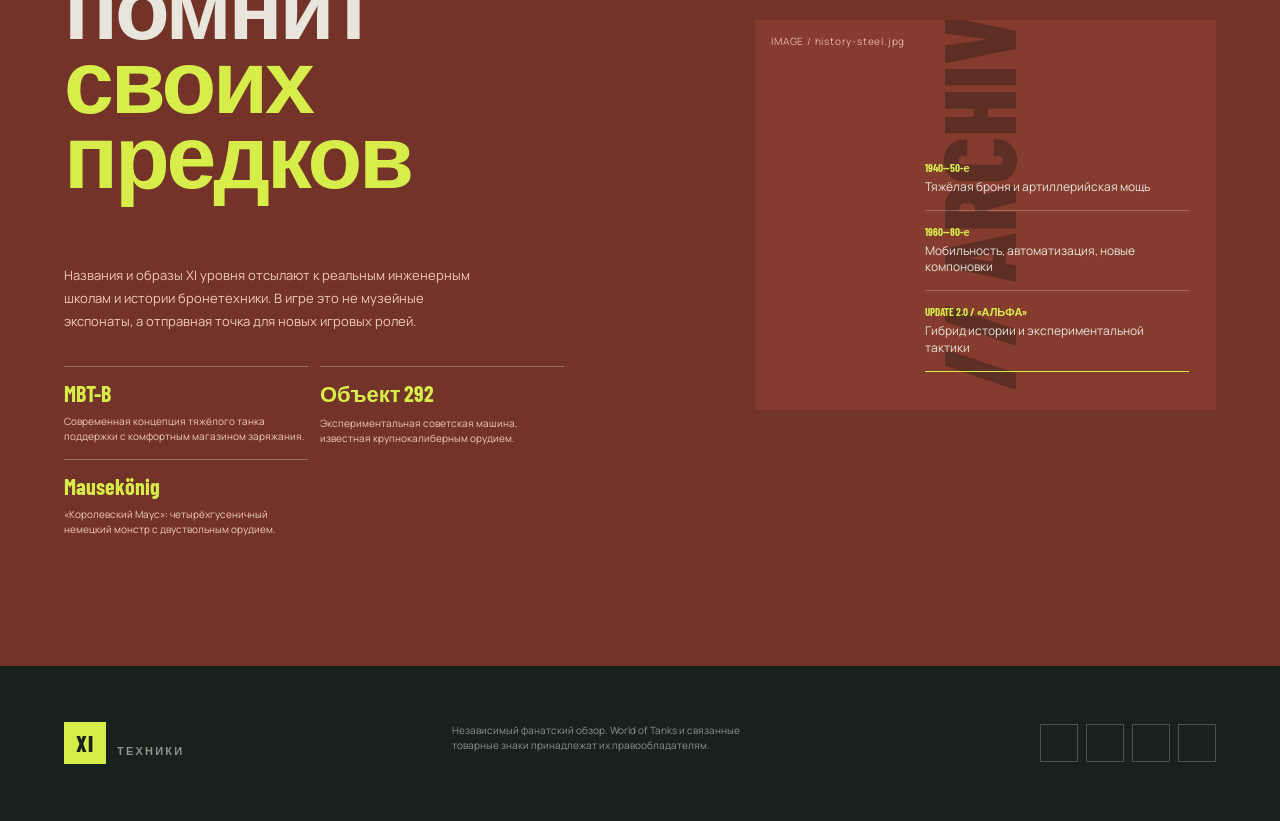
==== commit ffa58688: "Replace comparison with tank detail viewer" ====
--- a/index.html
+++ b/index.html
@@ -111,6 +111,6 @@
 
   <footer class="site-footer"><div class="brand"><span class="brand-mark">XI</span><span>ПРЕДЕЛ<br><em>ТЕХНИКИ</em></span></div><p>Независимый фанатский обзор. World of Tanks и связанные товарные знаки принадлежат их правообладателям.</p><nav class="social-links" aria-label="Социальные сети"><a class="social-link telegram" href="https://t.me/official_mirtankovru" target="_blank" rel="noreferrer" aria-label="Telegram" title="Telegram"><svg viewBox="0 0 24 24" aria-hidden="true"><path d="M21.7 3.3 18.5 20c-.2 1.2-.9 1.5-1.8.9l-5-3.7-2.4 2.3c-.3.3-.5.5-1 .5l.4-5.1 9.3-8.4c.4-.4-.1-.6-.6-.2L5.9 13.6.9 12c-1.1-.3-1.1-1.1.2-1.6L20.6 2.7c.9-.3 1.7.2 1.1.6Z"></path></svg></a><a class="social-link vk" href="https://vk.com/mirtankov" target="_blank" rel="noreferrer" aria-label="VK" title="VK"><svg viewBox="0 0 24 24" aria-hidden="true"><path d="M13 18.2h1.3s.4-.1.6-.5c.2-.4.2-1.2 1.1-1.4.9-.3 2 1.7 3.2 1.9h2.6s.8-.1.4-.9c-.3-.7-2.5-2.1-2.6-2.8-.1-.7 1.2-2 1.5-3.2.2-.8 0-1.2-.8-1.2h-2.6c-.6 0-.8.3-.9.8 0 0-.5 1.9-1.2 2.2-.5.3-.7-.2-.7-.6V11c0-.5-.2-.7-.7-.8h-2.1c-.4 0-.6.2-.5.5.2.7.2 1.4.1 2.1-.1.8-.2 1.1-.6 1.1-.4 0-1.4-1.9-2-3.1-.2-.4-.4-.6-1-.6H5.5c-.5 0-.6.2-.5.6.9 2.5 3.8 7.4 8 7.4Z"></path></svg></a><a class="social-link discord" href="https://discord.com/invite/mtcis" target="_blank" rel="noreferrer" aria-label="Discord" title="Discord"><svg viewBox="0 0 24 24" aria-hidden="true"><path d="M19.5 5.1A16.4 16.4 0 0 0 15.6 4l-.5 1a14.7 14.7 0 0 0-2.2-.2c-.8 0-1.5.1-2.2.2l-.5-1a16.4 16.4 0 0 0-3.9 1.1C3.8 8.4 3.2 11.6 3.4 14.8a16 16 0 0 0 4.8 2.4l1.2-1.6c-.7-.3-1.3-.7-1.9-1.1l.5-.4c1.8.8 3.8 1.2 5.9 1.2s4.1-.4 5.9-1.2l.5.4c-.6.4-1.2.8-1.9 1.1l1.2 1.6a16 16 0 0 0 4.8-2.4c.2-3.2-.4-6.4-2.9-9.7ZM9.8 13.5c-.6 0-1.1-.6-1.1-1.3s.5-1.3 1.1-1.3 1.1.6 1.1 1.3-.5 1.3-1.1 1.3Zm4.4 0c-.6 0-1.1-.6-1.1-1.3s.5-1.3 1.1-1.3 1.1.6 1.1 1.3-.5 1.3-1.1 1.3Z"></path></svg></a><a class="social-link youtube" href="https://www.youtube.com/c/MirTankovOfficial" target="_blank" rel="noreferrer" aria-label="YouTube" title="YouTube"><svg viewBox="0 0 24 24" aria-hidden="true"><path d="M21.6 7.2a2.8 2.8 0 0 0-2-2C17.8 4.7 12 4.7 12 4.7s-5.8 0-7.6.5a2.8 2.8 0 0 0-2 2C2 9 2 12 2 12s0 3 .4 4.8a2.8 2.8 0 0 0 2 2c1.8.5 7.6.5 7.6.5s5.8 0 7.6-.5a2.8 2.8 0 0 0 2-2c.4-1.8.4-4.8.4-4.8s0-3-.4-4.8ZM10 15.8V8.2l6.5 3.8-6.5 3.8Z"></path></svg></a></nav></footer>
   <a class="floating-top-button" href="#top" aria-label="Вернуться наверх">↑ <span>Наверх</span></a>
-  <script src="script.js"></script>
+  <script src="script.js?v=3"></script>
 </body>
 </html>
--- a/styles.css
+++ b/styles.css
@@ -526,6 +526,26 @@
   gap: 8px;
   padding: 0 14px 14px;
 }
+.detail-button {
+  min-height: 30px;
+  display: inline-flex;
+  align-items: center;
+  gap: 8px;
+  padding: 0 10px;
+  border: 1px solid var(--line);
+  color: var(--muted);
+  font: 700 10px var(--body);
+  letter-spacing: 0.05em;
+  text-transform: uppercase;
+}
+.detail-button span {
+  color: var(--rust);
+  font-size: 15px;
+}
+.detail-button:hover {
+  border-color: var(--acid);
+  color: var(--acid);
+}
 .favorite-button {
   border: 1px solid var(--line);
   background: transparent;
@@ -1019,6 +1039,98 @@
   font-size: 14px;
   margin-bottom: 32px;
 }
+.armor-inspector {
+  padding: 90px 5vw;
+  background: #141b19;
+}
+.armor-inspector-heading {
+  max-width: 1500px;
+  margin: 0 auto 42px;
+  display: flex;
+  align-items: end;
+  justify-content: space-between;
+  gap: 40px;
+}
+.armor-inspector-heading h2 {
+  margin: 0;
+}
+.armor-inspector-heading > p {
+  max-width: 330px;
+  margin: 0 2vw 6px 0;
+  color: var(--muted);
+  font-size: 13px;
+  line-height: 1.7;
+}
+.armor-viewer {
+  max-width: 1500px;
+  margin: auto;
+  background: #202b27;
+  border: 1px solid var(--line);
+}
+.armor-viewer-stage {
+  min-height: 470px;
+  position: relative;
+  display: grid;
+  place-items: center;
+  overflow: hidden;
+  background: #30433b;
+}
+.armor-viewer-stage::before {
+  content: "";
+  position: absolute;
+  inset: 0;
+  opacity: 0.2;
+  background-image: linear-gradient(var(--ink) 1px, transparent 1px), linear-gradient(90deg, var(--ink) 1px, transparent 1px);
+  background-size: 54px 54px;
+}
+.armor-viewer-stage img {
+  position: relative;
+  z-index: 1;
+  width: 100%;
+  height: 470px;
+  object-fit: contain;
+  filter: saturate(0.82) contrast(1.05);
+}
+.armor-viewer-stage .image-note {
+  z-index: 2;
+}
+.armor-view-label {
+  position: absolute;
+  z-index: 2;
+  right: 20px;
+  bottom: 17px;
+  color: var(--acid);
+  font: 800 12px var(--display);
+  letter-spacing: 0.12em;
+}
+.armor-view-controls {
+  display: flex;
+  gap: 8px;
+  padding: 16px;
+  border-top: 1px solid var(--line);
+}
+.armor-view-button {
+  min-height: 36px;
+  padding: 0 14px;
+  border: 1px solid var(--line);
+  background: transparent;
+  color: var(--muted);
+  cursor: pointer;
+  font: 700 10px var(--body);
+  letter-spacing: 0.1em;
+  text-transform: uppercase;
+}
+.armor-view-button:hover,
+.armor-view-button.active {
+  border-color: var(--acid);
+  color: var(--acid);
+}
+.armor-view-note {
+  margin: 0;
+  padding: 0 16px 18px;
+  color: var(--muted);
+  font-size: 10px;
+}
 .detail-columns {
   display: grid;
   grid-template-columns: 1fr 1fr;
@@ -1254,6 +1366,26 @@
   .detail-history {
     padding: 70px 20px;
   }
+  .armor-inspector {
+    padding: 70px 20px;
+  }
+  .armor-inspector-heading {
+    display: block;
+  }
+  .armor-inspector-heading > p {
+    margin: 25px 0 0;
+  }
+  .armor-viewer-stage,
+  .armor-viewer-stage img {
+    min-height: 280px;
+    height: 280px;
+  }
+  .armor-view-controls {
+    overflow-x: auto;
+  }
+  .armor-view-button {
+    flex: 0 0 auto;
+  }
 }
 @media (max-width: 400px) {
   .card-image {
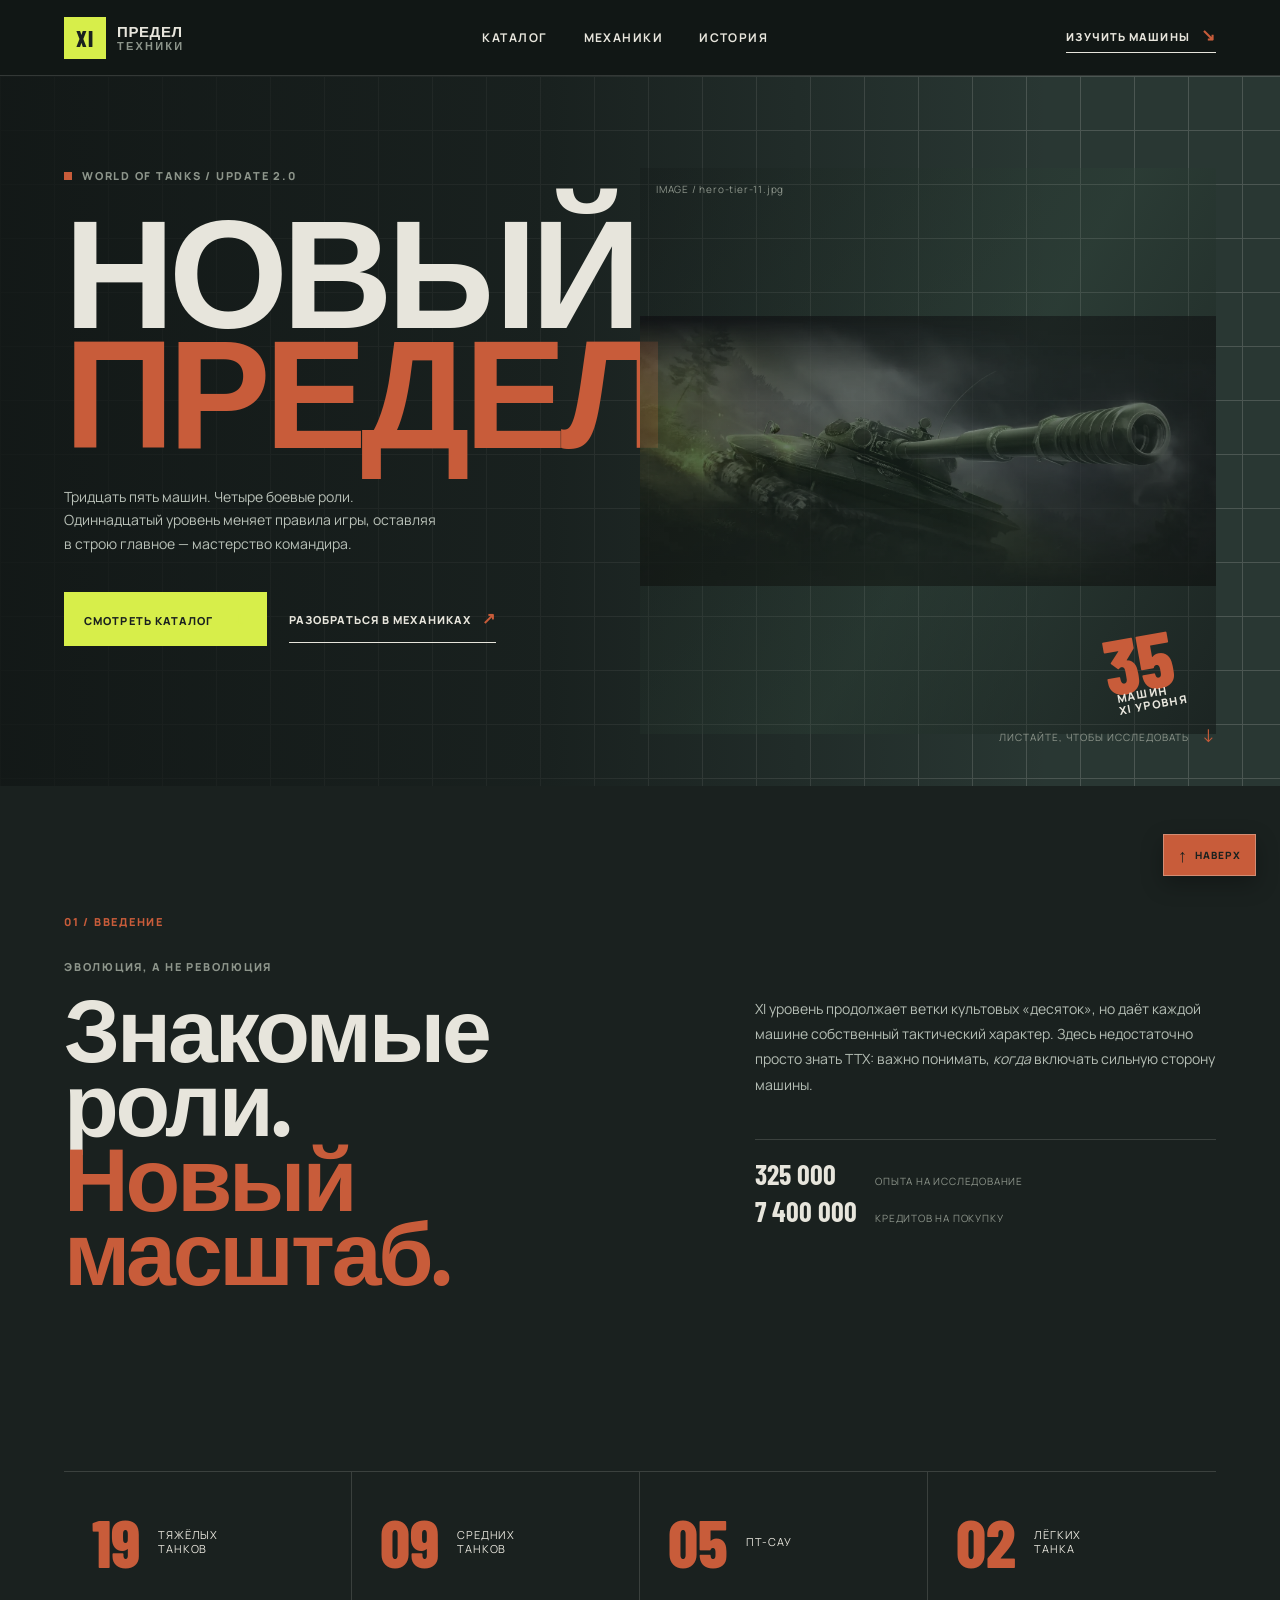
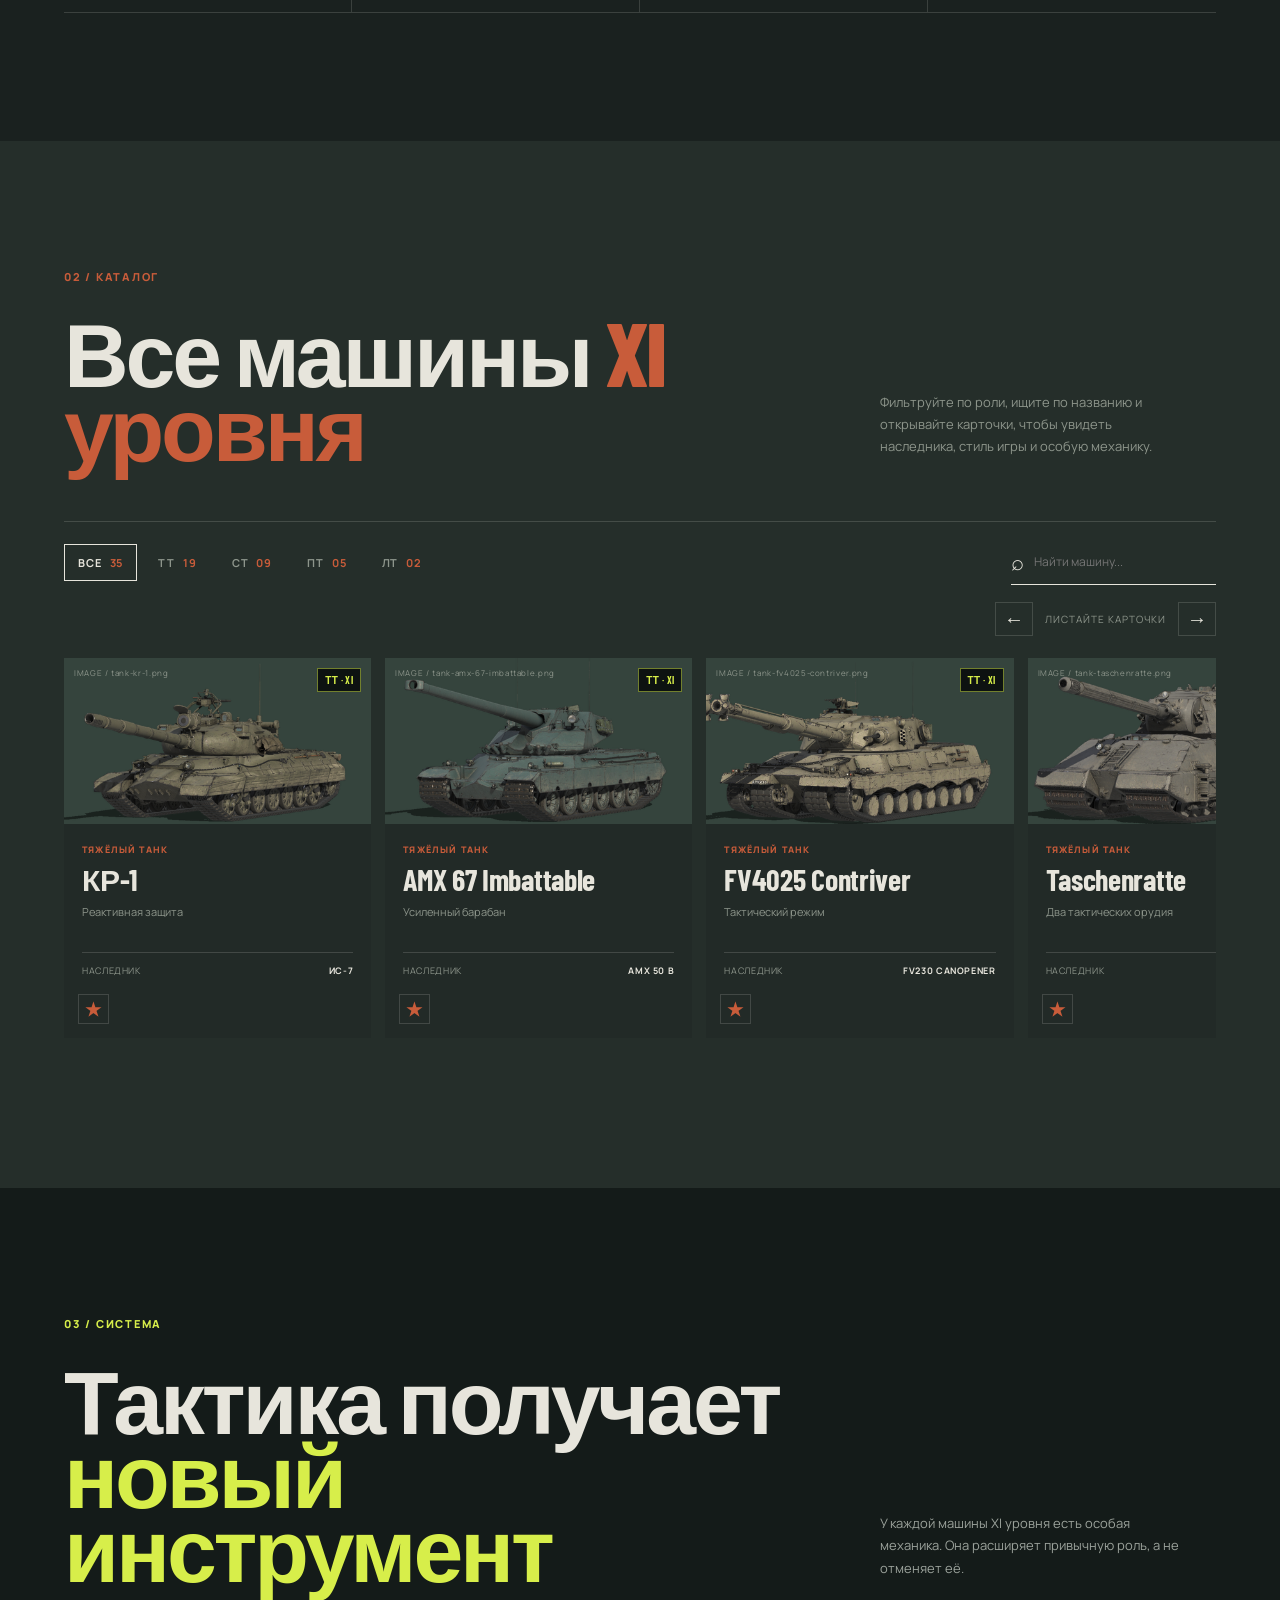
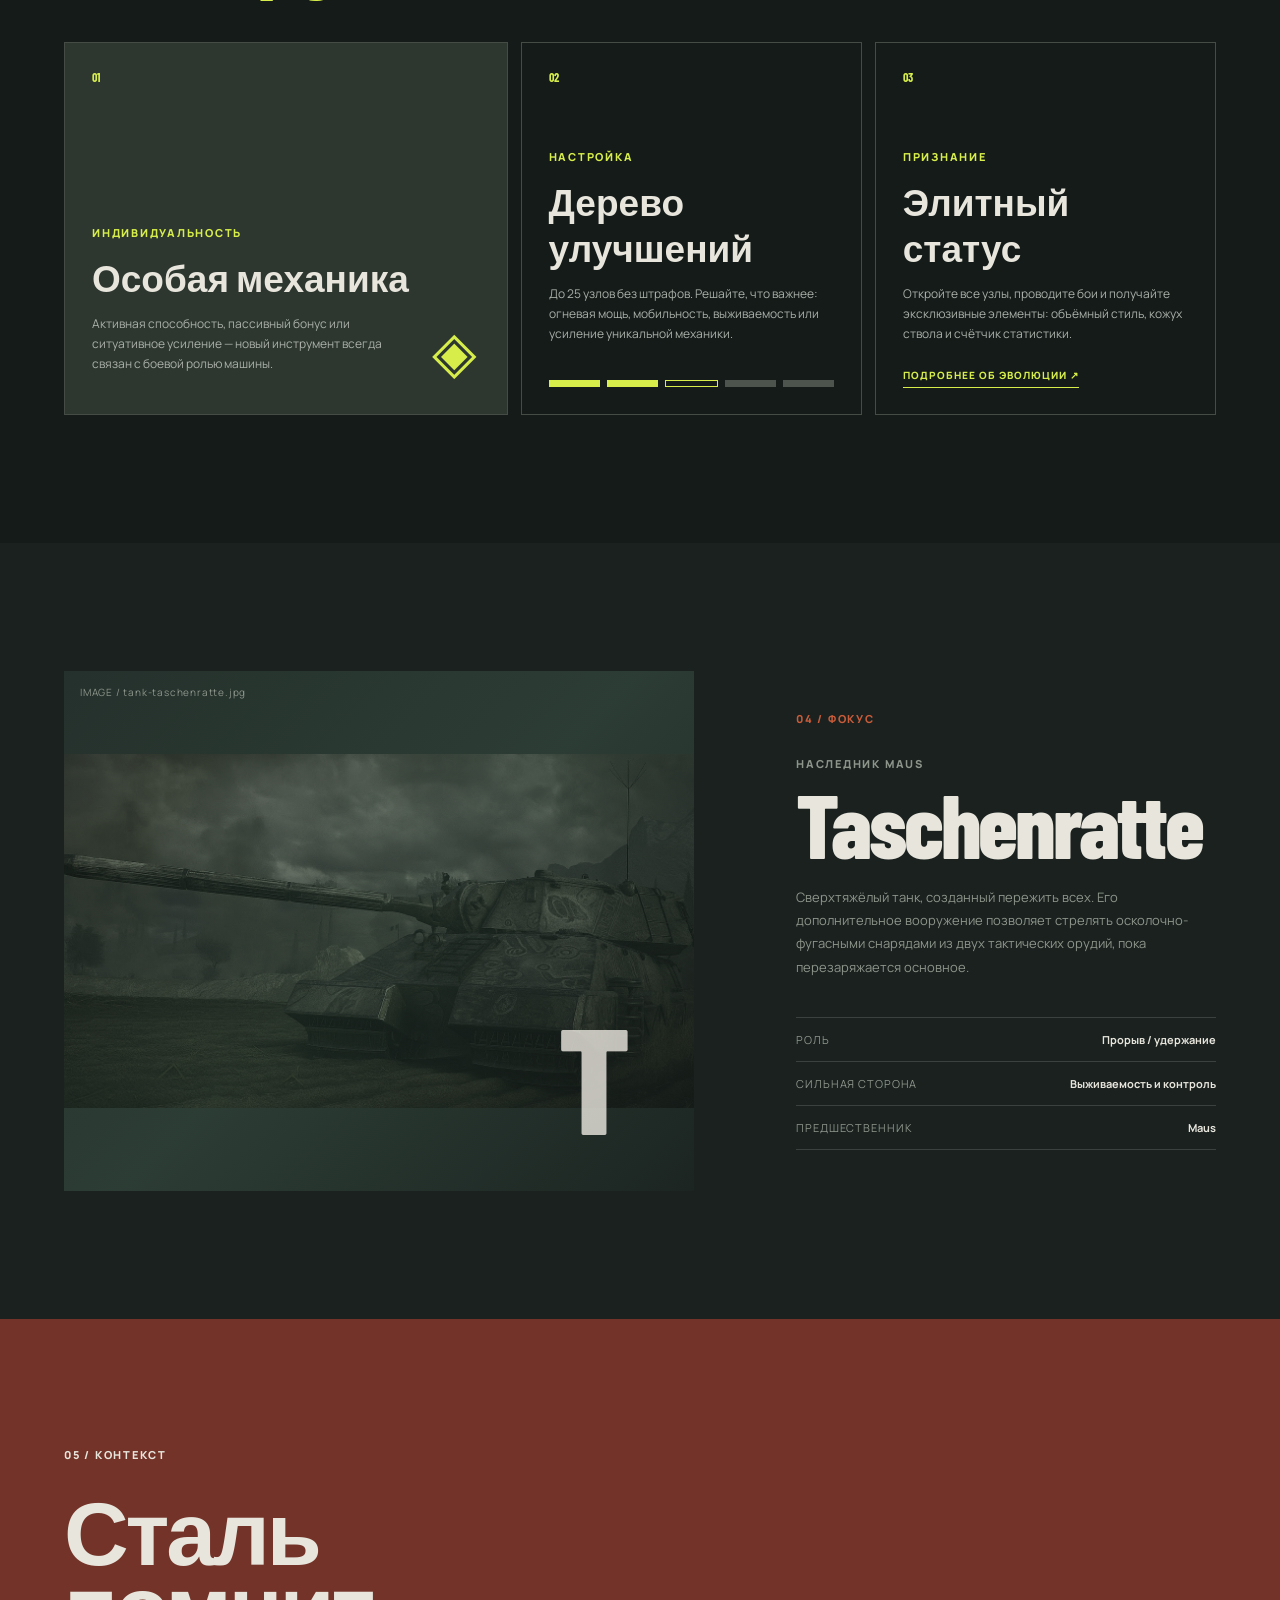
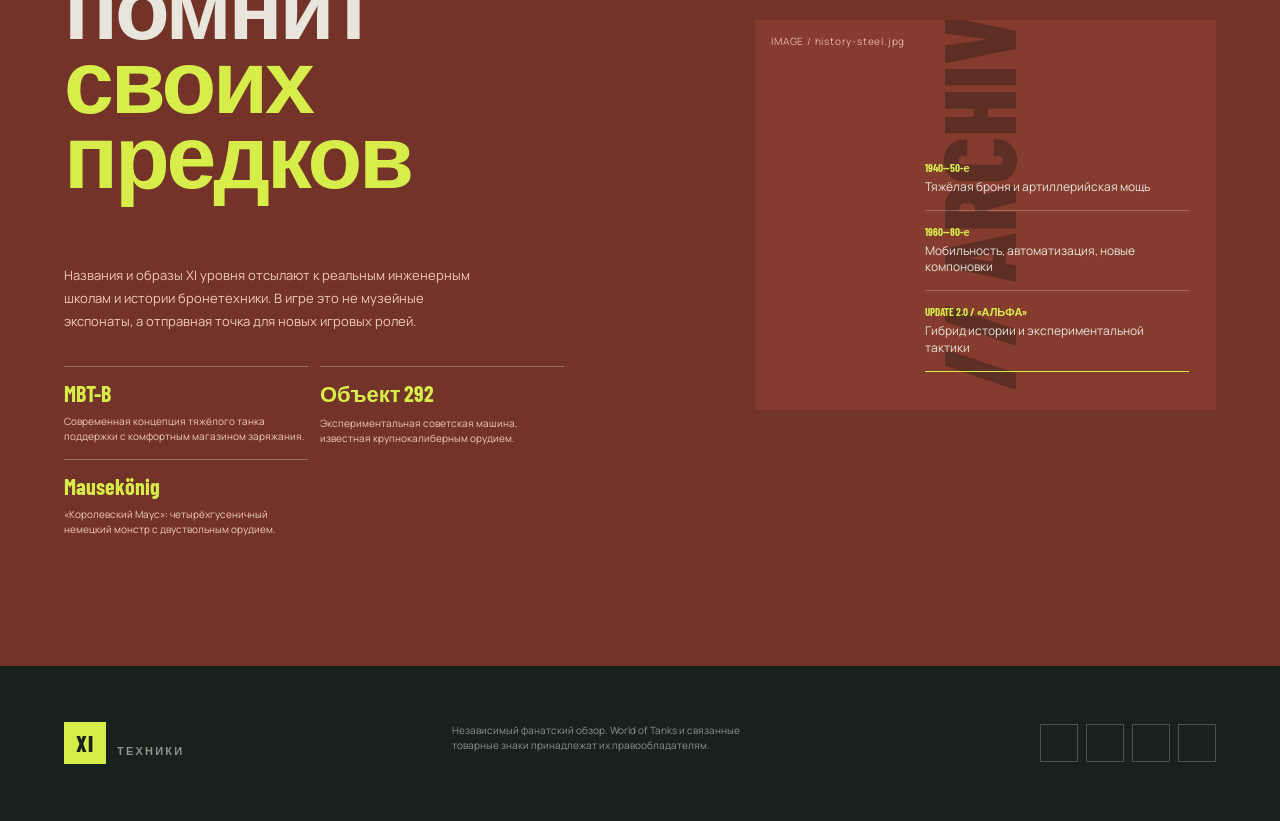
==== commit 539f2c57: "Remove tank inspection viewer" ====
--- a/index.html
+++ b/index.html
@@ -111,6 +111,6 @@
 
   <footer class="site-footer"><div class="brand"><span class="brand-mark">XI</span><span>ПРЕДЕЛ<br><em>ТЕХНИКИ</em></span></div><p>Независимый фанатский обзор. World of Tanks и связанные товарные знаки принадлежат их правообладателям.</p><nav class="social-links" aria-label="Социальные сети"><a class="social-link telegram" href="https://t.me/official_mirtankovru" target="_blank" rel="noreferrer" aria-label="Telegram" title="Telegram"><svg viewBox="0 0 24 24" aria-hidden="true"><path d="M21.7 3.3 18.5 20c-.2 1.2-.9 1.5-1.8.9l-5-3.7-2.4 2.3c-.3.3-.5.5-1 .5l.4-5.1 9.3-8.4c.4-.4-.1-.6-.6-.2L5.9 13.6.9 12c-1.1-.3-1.1-1.1.2-1.6L20.6 2.7c.9-.3 1.7.2 1.1.6Z"></path></svg></a><a class="social-link vk" href="https://vk.com/mirtankov" target="_blank" rel="noreferrer" aria-label="VK" title="VK"><svg viewBox="0 0 24 24" aria-hidden="true"><path d="M13 18.2h1.3s.4-.1.6-.5c.2-.4.2-1.2 1.1-1.4.9-.3 2 1.7 3.2 1.9h2.6s.8-.1.4-.9c-.3-.7-2.5-2.1-2.6-2.8-.1-.7 1.2-2 1.5-3.2.2-.8 0-1.2-.8-1.2h-2.6c-.6 0-.8.3-.9.8 0 0-.5 1.9-1.2 2.2-.5.3-.7-.2-.7-.6V11c0-.5-.2-.7-.7-.8h-2.1c-.4 0-.6.2-.5.5.2.7.2 1.4.1 2.1-.1.8-.2 1.1-.6 1.1-.4 0-1.4-1.9-2-3.1-.2-.4-.4-.6-1-.6H5.5c-.5 0-.6.2-.5.6.9 2.5 3.8 7.4 8 7.4Z"></path></svg></a><a class="social-link discord" href="https://discord.com/invite/mtcis" target="_blank" rel="noreferrer" aria-label="Discord" title="Discord"><svg viewBox="0 0 24 24" aria-hidden="true"><path d="M19.5 5.1A16.4 16.4 0 0 0 15.6 4l-.5 1a14.7 14.7 0 0 0-2.2-.2c-.8 0-1.5.1-2.2.2l-.5-1a16.4 16.4 0 0 0-3.9 1.1C3.8 8.4 3.2 11.6 3.4 14.8a16 16 0 0 0 4.8 2.4l1.2-1.6c-.7-.3-1.3-.7-1.9-1.1l.5-.4c1.8.8 3.8 1.2 5.9 1.2s4.1-.4 5.9-1.2l.5.4c-.6.4-1.2.8-1.9 1.1l1.2 1.6a16 16 0 0 0 4.8-2.4c.2-3.2-.4-6.4-2.9-9.7ZM9.8 13.5c-.6 0-1.1-.6-1.1-1.3s.5-1.3 1.1-1.3 1.1.6 1.1 1.3-.5 1.3-1.1 1.3Zm4.4 0c-.6 0-1.1-.6-1.1-1.3s.5-1.3 1.1-1.3 1.1.6 1.1 1.3-.5 1.3-1.1 1.3Z"></path></svg></a><a class="social-link youtube" href="https://www.youtube.com/c/MirTankovOfficial" target="_blank" rel="noreferrer" aria-label="YouTube" title="YouTube"><svg viewBox="0 0 24 24" aria-hidden="true"><path d="M21.6 7.2a2.8 2.8 0 0 0-2-2C17.8 4.7 12 4.7 12 4.7s-5.8 0-7.6.5a2.8 2.8 0 0 0-2 2C2 9 2 12 2 12s0 3 .4 4.8a2.8 2.8 0 0 0 2 2c1.8.5 7.6.5 7.6.5s5.8 0 7.6-.5a2.8 2.8 0 0 0 2-2c.4-1.8.4-4.8.4-4.8s0-3-.4-4.8ZM10 15.8V8.2l6.5 3.8-6.5 3.8Z"></path></svg></a></nav></footer>
   <a class="floating-top-button" href="#top" aria-label="Вернуться наверх">↑ <span>Наверх</span></a>
-  <script src="script.js?v=3"></script>
+  <script src="script.js?v=5"></script>
 </body>
 </html>
--- a/styles.css
+++ b/styles.css
@@ -526,26 +526,6 @@
   gap: 8px;
   padding: 0 14px 14px;
 }
-.detail-button {
-  min-height: 30px;
-  display: inline-flex;
-  align-items: center;
-  gap: 8px;
-  padding: 0 10px;
-  border: 1px solid var(--line);
-  color: var(--muted);
-  font: 700 10px var(--body);
-  letter-spacing: 0.05em;
-  text-transform: uppercase;
-}
-.detail-button span {
-  color: var(--rust);
-  font-size: 15px;
-}
-.detail-button:hover {
-  border-color: var(--acid);
-  color: var(--acid);
-}
 .favorite-button {
   border: 1px solid var(--line);
   background: transparent;
@@ -1039,98 +1019,6 @@
   font-size: 14px;
   margin-bottom: 32px;
 }
-.armor-inspector {
-  padding: 90px 5vw;
-  background: #141b19;
-}
-.armor-inspector-heading {
-  max-width: 1500px;
-  margin: 0 auto 42px;
-  display: flex;
-  align-items: end;
-  justify-content: space-between;
-  gap: 40px;
-}
-.armor-inspector-heading h2 {
-  margin: 0;
-}
-.armor-inspector-heading > p {
-  max-width: 330px;
-  margin: 0 2vw 6px 0;
-  color: var(--muted);
-  font-size: 13px;
-  line-height: 1.7;
-}
-.armor-viewer {
-  max-width: 1500px;
-  margin: auto;
-  background: #202b27;
-  border: 1px solid var(--line);
-}
-.armor-viewer-stage {
-  min-height: 470px;
-  position: relative;
-  display: grid;
-  place-items: center;
-  overflow: hidden;
-  background: #30433b;
-}
-.armor-viewer-stage::before {
-  content: "";
-  position: absolute;
-  inset: 0;
-  opacity: 0.2;
-  background-image: linear-gradient(var(--ink) 1px, transparent 1px), linear-gradient(90deg, var(--ink) 1px, transparent 1px);
-  background-size: 54px 54px;
-}
-.armor-viewer-stage img {
-  position: relative;
-  z-index: 1;
-  width: 100%;
-  height: 470px;
-  object-fit: contain;
-  filter: saturate(0.82) contrast(1.05);
-}
-.armor-viewer-stage .image-note {
-  z-index: 2;
-}
-.armor-view-label {
-  position: absolute;
-  z-index: 2;
-  right: 20px;
-  bottom: 17px;
-  color: var(--acid);
-  font: 800 12px var(--display);
-  letter-spacing: 0.12em;
-}
-.armor-view-controls {
-  display: flex;
-  gap: 8px;
-  padding: 16px;
-  border-top: 1px solid var(--line);
-}
-.armor-view-button {
-  min-height: 36px;
-  padding: 0 14px;
-  border: 1px solid var(--line);
-  background: transparent;
-  color: var(--muted);
-  cursor: pointer;
-  font: 700 10px var(--body);
-  letter-spacing: 0.1em;
-  text-transform: uppercase;
-}
-.armor-view-button:hover,
-.armor-view-button.active {
-  border-color: var(--acid);
-  color: var(--acid);
-}
-.armor-view-note {
-  margin: 0;
-  padding: 0 16px 18px;
-  color: var(--muted);
-  font-size: 10px;
-}
 .detail-columns {
   display: grid;
   grid-template-columns: 1fr 1fr;
@@ -1366,26 +1254,6 @@
   .detail-history {
     padding: 70px 20px;
   }
-  .armor-inspector {
-    padding: 70px 20px;
-  }
-  .armor-inspector-heading {
-    display: block;
-  }
-  .armor-inspector-heading > p {
-    margin: 25px 0 0;
-  }
-  .armor-viewer-stage,
-  .armor-viewer-stage img {
-    min-height: 280px;
-    height: 280px;
-  }
-  .armor-view-controls {
-    overflow-x: auto;
-  }
-  .armor-view-button {
-    flex: 0 0 auto;
-  }
 }
 @media (max-width: 400px) {
   .card-image {
